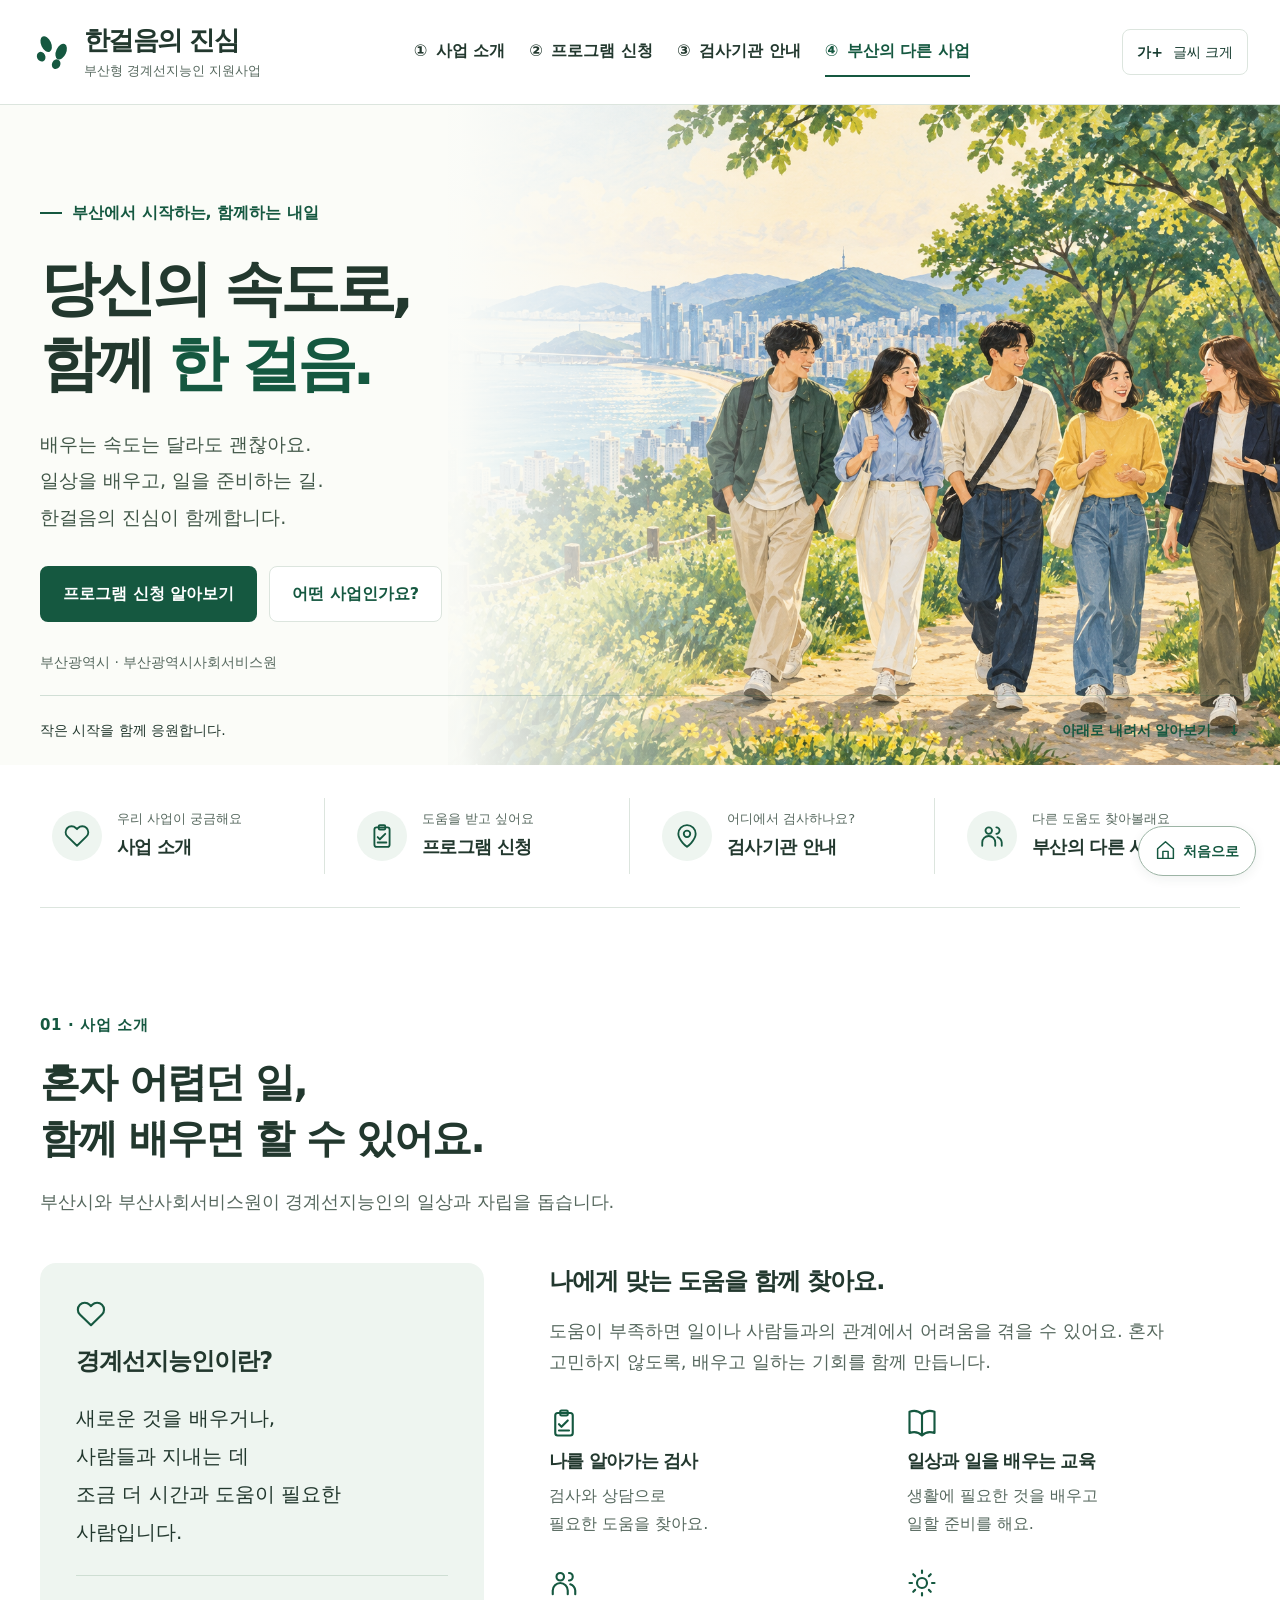
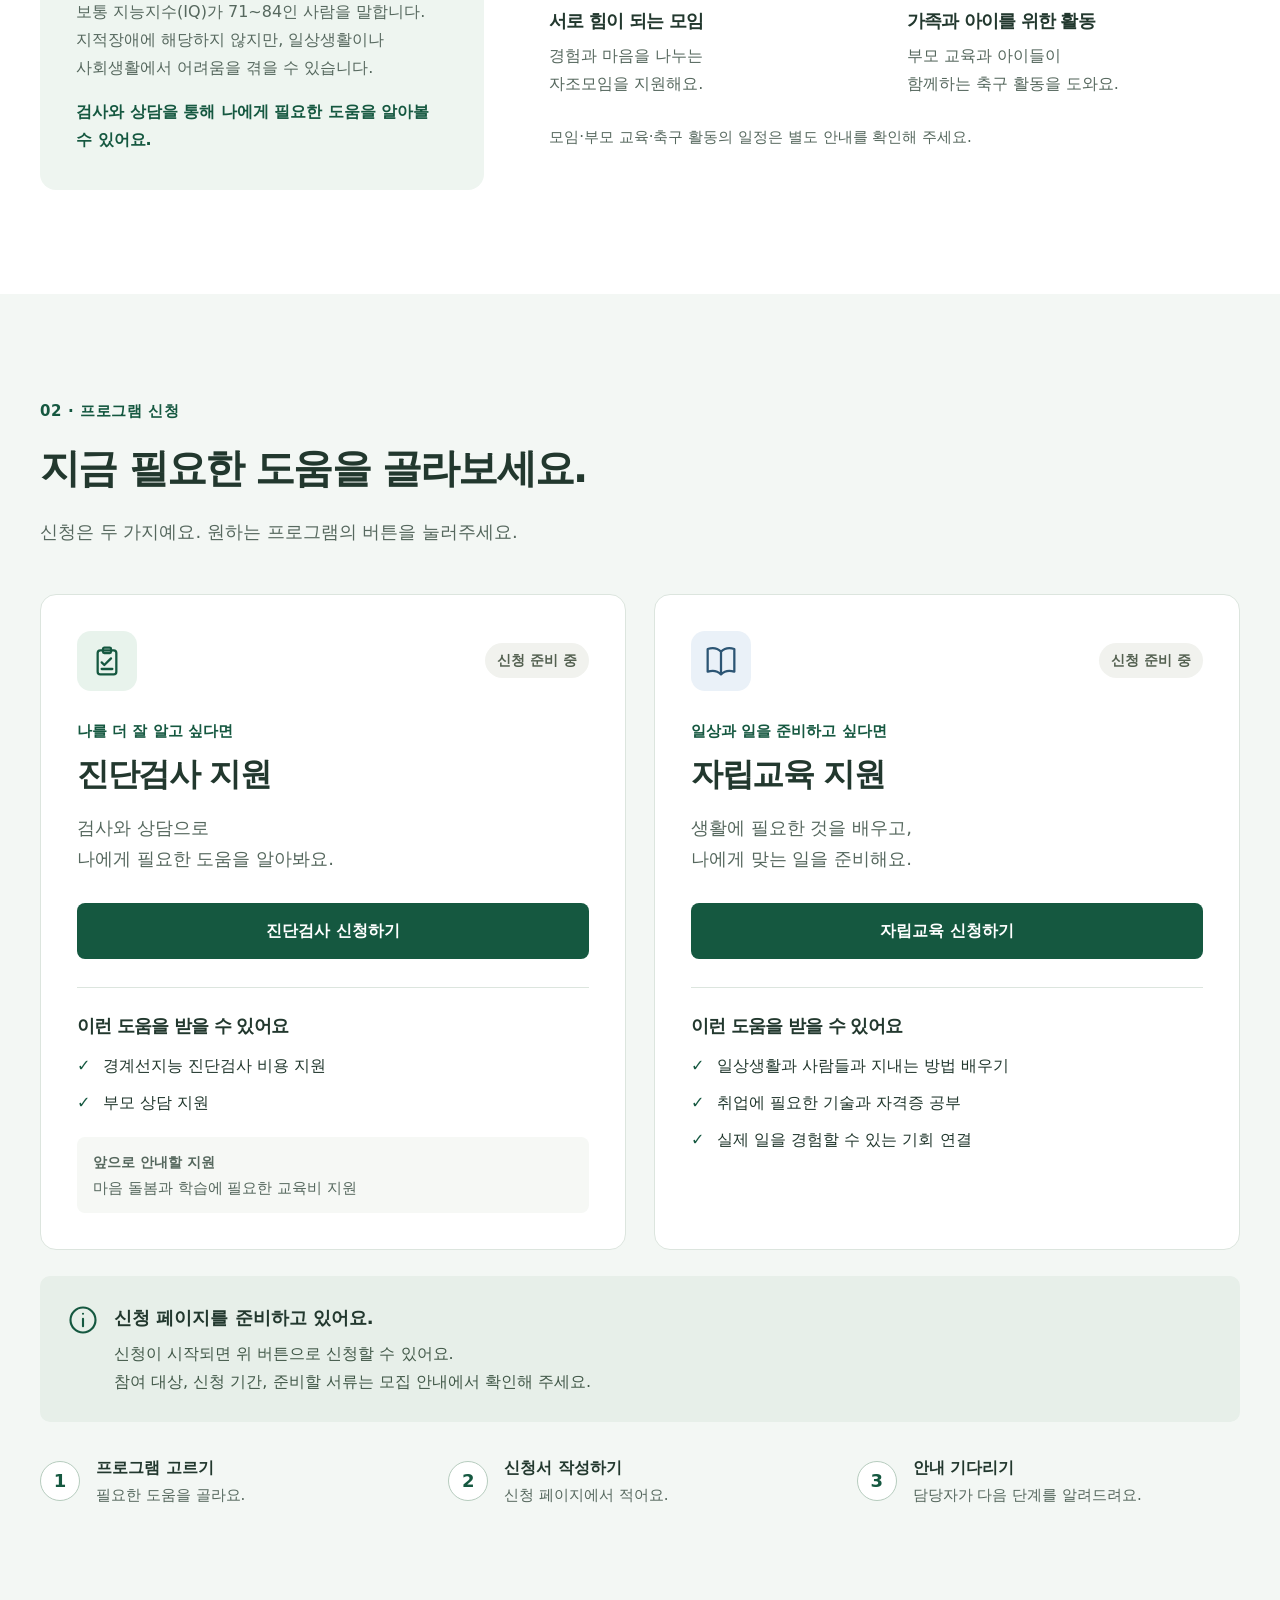
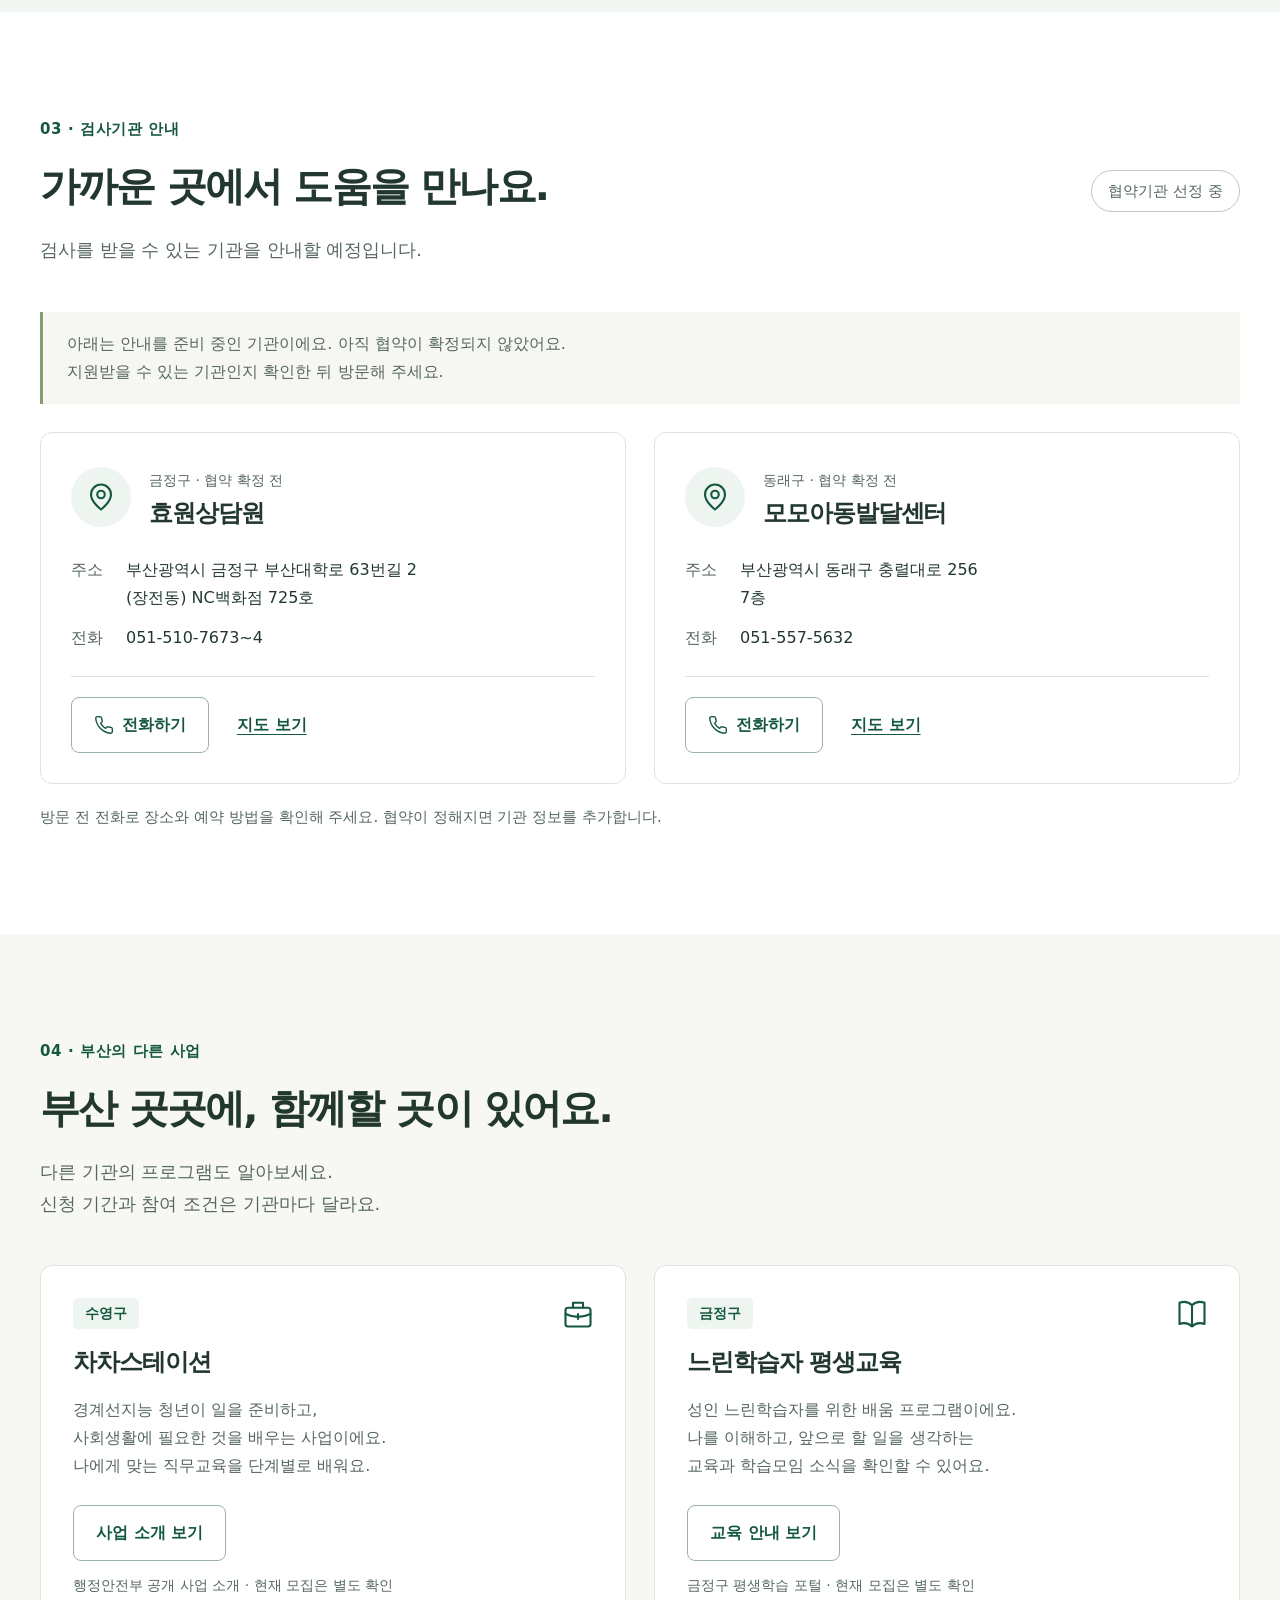
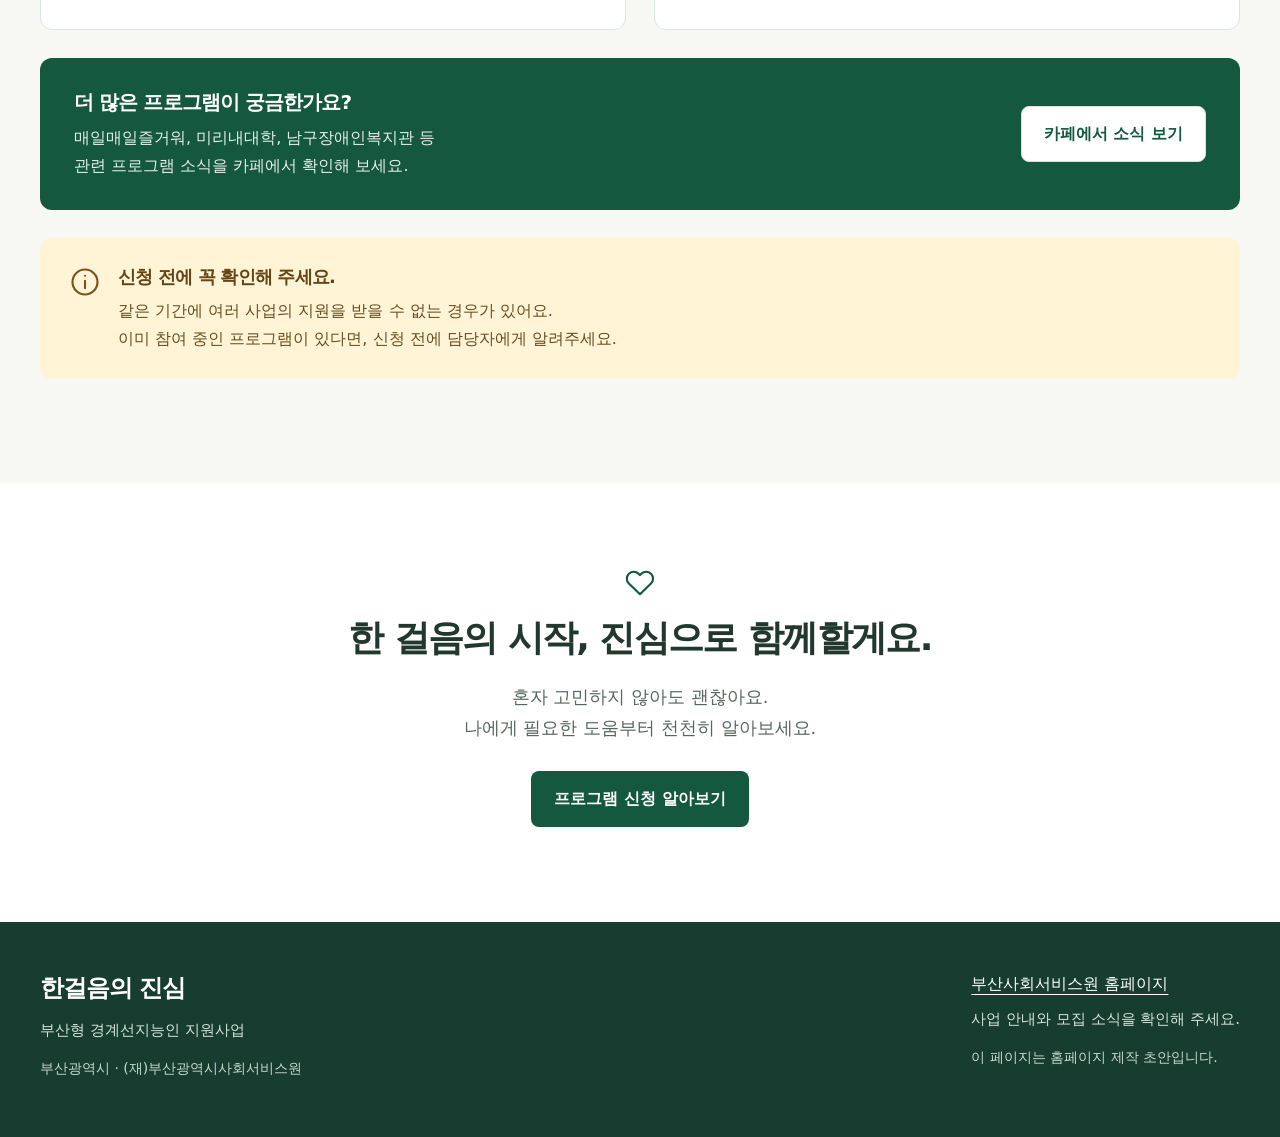
==== index.html @ 8c8e9d09 "Add files via upload" ====
<!doctype html>
<html lang="ko">
<head>
<meta charset="utf-8"><meta name="viewport" content="width=device-width,initial-scale=1">
<title>한걸음의 진심 | 부산형 경계선지능인 지원사업</title>
<meta name="description" content="당신의 속도로, 함께 한 걸음. 부산형 경계선지능인 지원사업의 진단검사, 자립교육과 부산의 지원 소식을 쉽게 알아보세요.">
<meta name="theme-color" content="#155840">
<link rel="icon" href="assets/favicon.svg" type="image/svg+xml">
<link rel="stylesheet" href="styles.css">
<script src="site-config.js" defer></script><script src="script.js" defer></script>
</head>
<body id="home">
<a class="skip-link" href="#main">본문으로 바로 가기</a>
<header class="header">
<div class="header-inner">
<a class="brand" href="#home" aria-label="한걸음의 진심, 처음으로">
<svg class="brand-symbol" viewBox="0 0 48 48" aria-hidden="true"><ellipse cx="17" cy="14" rx="6" ry="10" transform="rotate(-25 17 14)"/><ellipse cx="11" cy="29" rx="5" ry="6" transform="rotate(-25 11 29)"/><ellipse cx="35" cy="23" rx="6" ry="10" transform="rotate(25 35 23)"/><ellipse cx="29" cy="38" rx="5" ry="6" transform="rotate(25 29 38)"/></svg>
<span><strong>한걸음의 진심</strong><small>부산형 경계선지능인 지원사업</small></span></a>
<nav aria-label="주요 메뉴">
<a href="#about"><span aria-hidden="true">①</span> 사업 소개</a>
<a href="#apply"><span aria-hidden="true">②</span> 프로그램 신청</a>
<a href="#partners"><span aria-hidden="true">③</span> 검사기관 안내</a>
<a href="#local"><span aria-hidden="true">④</span> 부산의 다른 사업</a>
</nav>
<button class="text-control" id="text-size" type="button" aria-pressed="false"><span aria-hidden="true">가+</span> 글씨 크게</button>
</div>
</header>
<main id="main">
<section class="hero" aria-labelledby="hero-title">
<div class="hero-picture"><img src="assets/hero.png" alt="부산의 바다가 보이는 공원에서 함께 웃으며 걷는 사람들" width="1536" height="1024" fetchpriority="high"></div>
<div class="hero-inner wrap">
<div class="hero-copy">
<p class="eyebrow"><span class="little-line"></span> 부산에서 시작하는, 함께하는 내일</p>
<h1 id="hero-title">당신의 속도로,<br>함께 <span>한 걸음.</span></h1>
<p class="hero-description">배우는 속도는 달라도 괜찮아요.<br>일상을 배우고, 일을 준비하는 길.<br>한걸음의 진심이 함께합니다.</p>
<div class="hero-actions"><a class="button primary" href="#apply">프로그램 신청 알아보기</a><a class="button light" href="#about">어떤 사업인가요?</a></div>
<p class="hero-note">부산광역시 · 부산광역시사회서비스원</p>
</div>
</div>
<div class="hero-bottom wrap"><span>작은 시작을 함께 응원합니다.</span><a href="#about">아래로 내려서 알아보기 <span aria-hidden="true">↓</span></a></div>
</section>

<div class="quick-section wrap" aria-label="쉽게 찾기">
<a href="#about"><span class="quick-icon" data-icon="heart"></span><span><small>우리 사업이 궁금해요</small><strong>사업 소개</strong></span></a>
<a href="#apply"><span class="quick-icon" data-icon="clipboard"></span><span><small>도움을 받고 싶어요</small><strong>프로그램 신청</strong></span></a>
<a href="#partners"><span class="quick-icon" data-icon="pin"></span><span><small>어디에서 검사하나요?</small><strong>검사기관 안내</strong></span></a>
<a href="#local"><span class="quick-icon" data-icon="people"></span><span><small>다른 도움도 찾아볼래요</small><strong>부산의 다른 사업</strong></span></a>
</div>

<section class="section wrap" id="about" aria-labelledby="about-title">
<div class="section-heading"><p class="section-number">01 · 사업 소개</p><h2 id="about-title">혼자 어렵던 일,<br>함께 배우면 할 수 있어요.</h2><p>부산시와 부산사회서비스원이<br class="mobile-only"> 경계선지능인의 일상과 자립을 돕습니다.</p></div>
<div class="about-layout">
<div class="definition-panel"><span class="line-icon" data-icon="heart"></span><h3>경계선지능인이란?</h3><p>새로운 것을 배우거나,<br>사람들과 지내는 데<br>조금 더 시간과 도움이 필요한 사람입니다.</p><p class="definition-detail">보통 지능지수(IQ)가 71~84인 사람을 말합니다. 지적장애에 해당하지 않지만, 일상생활이나 사회생활에서 어려움을 겪을 수 있습니다.</p><p class="support-note">검사와 상담을 통해 나에게 필요한 도움을 알아볼 수 있어요.</p></div>
<div class="about-right"><h3>나에게 맞는 도움을 함께 찾아요.</h3><p>도움이 부족하면 일이나 사람들과의 관계에서 어려움을 겪을 수 있어요. 혼자 고민하지 않도록, 배우고 일하는 기회를 함께 만듭니다.</p>
<div class="support-grid">
<article><span class="line-icon" data-icon="clipboard"></span><h4>나를 알아가는 검사</h4><p>검사와 상담으로<br>필요한 도움을 찾아요.</p></article>
<article><span class="line-icon" data-icon="book"></span><h4>일상과 일을 배우는 교육</h4><p>생활에 필요한 것을 배우고<br>일할 준비를 해요.</p></article>
<article><span class="line-icon" data-icon="people"></span><h4>서로 힘이 되는 모임</h4><p>경험과 마음을 나누는<br>자조모임을 지원해요.</p></article>
<article><span class="line-icon" data-icon="sun"></span><h4>가족과 아이를 위한 활동</h4><p>부모 교육과 아이들이<br>함께하는 축구 활동을 도와요.</p></article>
</div><p class="muted">모임·부모 교육·축구 활동의 일정은 별도 안내를 확인해 주세요.</p></div>
</div>
</section>

<section class="apply-section section" id="apply" aria-labelledby="apply-title"><div class="wrap">
<div class="section-heading"><p class="section-number">02 · 프로그램 신청</p><h2 id="apply-title">지금 필요한 도움을 골라보세요.</h2><p>신청은 두 가지예요.<br class="mobile-only"> 원하는 프로그램의 버튼을 눌러주세요.</p></div>
<div class="program-grid">
<article class="program-card"><div class="program-head"><span class="program-icon" data-icon="clipboard"></span><span class="badge" data-status="diagnosis">신청 준비 중</span></div><p class="program-kicker">나를 더 잘 알고 싶다면</p><h3>진단검사 지원</h3><p class="program-description">검사와 상담으로<br>나에게 필요한 도움을 알아봐요.</p>
<a class="button primary apply-button" data-program="diagnosis" href="#application-help">진단검사 신청하기</a>
<div class="program-details"><h4>이런 도움을 받을 수 있어요</h4><ul class="check-list"><li>경계선지능 진단검사 비용 지원</li><li>부모 상담 지원</li></ul><p class="future-note"><strong>앞으로 안내할 지원</strong><br>마음 돌봄과 학습에 필요한 교육비 지원</p></div></article>
<article class="program-card"><div class="program-head"><span class="program-icon blue" data-icon="book"></span><span class="badge" data-status="education">신청 준비 중</span></div><p class="program-kicker">일상과 일을 준비하고 싶다면</p><h3>자립교육 지원</h3><p class="program-description">생활에 필요한 것을 배우고,<br>나에게 맞는 일을 준비해요.</p>
<a class="button primary apply-button" data-program="education" href="#application-help">자립교육 신청하기</a>
<div class="program-details"><h4>이런 도움을 받을 수 있어요</h4><ul class="check-list"><li>일상생활과 사람들과 지내는 방법 배우기</li><li>취업에 필요한 기술과 자격증 공부</li><li>실제 일을 경험할 수 있는 기회 연결</li></ul></div></article>
</div>
<div class="application-help" id="application-help"><span class="line-icon" data-icon="info"></span><div><strong>신청 페이지를 준비하고 있어요.</strong><p>신청이 시작되면 위 버튼으로 신청할 수 있어요.<br>참여 대상, 신청 기간, 준비할 서류는 모집 안내에서 확인해 주세요.</p></div></div>
<div class="steps" aria-label="프로그램 신청 순서"><div><span>1</span><p><strong>프로그램 고르기</strong>필요한 도움을 골라요.</p></div><div><span>2</span><p><strong>신청서 작성하기</strong>신청 페이지에서 적어요.</p></div><div><span>3</span><p><strong>안내 기다리기</strong>담당자가 다음 단계를 알려드려요.</p></div></div>
</div></section>

<section class="section wrap" id="partners" aria-labelledby="partners-title">
<div class="section-heading row-heading"><div><p class="section-number">03 · 검사기관 안내</p><h2 id="partners-title">가까운 곳에서 도움을 만나요.</h2><p>검사를 받을 수 있는 기관을 안내할 예정입니다.</p></div><span class="outline-label">협약기관 선정 중</span></div>
<p class="partner-notice">아래는 안내를 준비 중인 기관이에요. 아직 협약이 확정되지 않았어요.<br>지원받을 수 있는 기관인지 확인한 뒤 방문해 주세요.</p>
<div class="partner-grid">
<article class="partner-card"><div class="partner-title"><span class="line-icon" data-icon="pin"></span><div><span class="muted">금정구 · 협약 확정 전</span><h3>효원상담원</h3></div></div><dl><dt>주소</dt><dd>부산광역시 금정구 부산대학로 63번길 2<br>(장전동) NC백화점 725호</dd><dt>전화</dt><dd>051-510-7673~4</dd></dl><div class="partner-actions"><a class="button outlined" href="tel:0515107673"><span data-icon="phone"></span> 전화하기</a><a class="text-link" href="https://www.google.com/maps/search/?api=1&amp;query=부산광역시+금정구+부산대학로63번길+2" target="_blank" rel="noopener noreferrer">지도 보기<span class="sr-only"> (새 창)</span></a></div></article>
<article class="partner-card"><div class="partner-title"><span class="line-icon" data-icon="pin"></span><div><span class="muted">동래구 · 협약 확정 전</span><h3>모모아동발달센터</h3></div></div><dl><dt>주소</dt><dd>부산광역시 동래구 충렬대로 256<br>7층</dd><dt>전화</dt><dd>051-557-5632</dd></dl><div class="partner-actions"><a class="button outlined" href="tel:0515575632"><span data-icon="phone"></span> 전화하기</a><a class="text-link" href="https://www.google.com/maps/search/?api=1&amp;query=부산광역시+동래구+충렬대로+256" target="_blank" rel="noopener noreferrer">지도 보기<span class="sr-only"> (새 창)</span></a></div></article>
</div><p class="muted partner-footnote">방문 전 전화로 장소와 예약 방법을 확인해 주세요. 협약이 정해지면 기관 정보를 추가합니다.</p>
</section>

<section class="local-section section" id="local" aria-labelledby="local-title"><div class="wrap">
<div class="section-heading"><p class="section-number">04 · 부산의 다른 사업</p><h2 id="local-title">부산 곳곳에, 함께할 곳이 있어요.</h2><p>다른 기관의 프로그램도 알아보세요.<br>신청 기간과 참여 조건은 기관마다 달라요.</p></div>
<div class="local-grid">
<article class="local-card"><div class="local-card-top"><span class="region-label">수영구</span><span class="line-icon" data-icon="briefcase"></span></div><h3>차차스테이션</h3><p>경계선지능 청년이 일을 준비하고,<br>사회생활에 필요한 것을 배우는 사업이에요.<br>나에게 맞는 직무교육을 단계별로 배워요.</p><a class="button outlined" href="https://www.mois.go.kr/frt/bbs/type002/commonSelectBoardArticle.do?bbsId=BBSMSTR_000000000205&amp;nttId=114051" target="_blank" rel="noopener noreferrer">사업 소개 보기<span class="sr-only"> (새 창)</span></a><span class="source-caption">행정안전부 공개 사업 소개 · 현재 모집은 별도 확인</span></article>
<article class="local-card"><div class="local-card-top"><span class="region-label">금정구</span><span class="line-icon" data-icon="book"></span></div><h3>느린학습자 평생교육</h3><p>성인 느린학습자를 위한 배움 프로그램이에요.<br>나를 이해하고, 앞으로 할 일을 생각하는<br>교육과 학습모임 소식을 확인할 수 있어요.</p><a class="button outlined" href="https://www.geumjeong.go.kr/board/view.geumj?boardId=BBS_0000223&amp;dataSid=977932&amp;menuCd=DOM_000000805001000000" target="_blank" rel="noopener noreferrer">교육 안내 보기<span class="sr-only"> (새 창)</span></a><span class="source-caption">금정구 평생학습 포털 · 현재 모집은 별도 확인</span></article>
</div>
<aside class="cafe-panel"><div><h3>더 많은 프로그램이 궁금한가요?</h3><p>매일매일즐거워, 미리내대학, 남구장애인복지관 등<br>관련 프로그램 소식을 카페에서 확인해 보세요.</p></div><a class="button light" href="https://cafe.naver.com/f-e/cafes/31763667/menus/25?viewType=W" target="_blank" rel="noopener noreferrer">카페에서 소식 보기<span class="sr-only"> (새 창)</span></a></aside>
<aside class="notice"><span class="line-icon" data-icon="info"></span><div><h3>신청 전에 꼭 확인해 주세요.</h3><p>같은 기간에 여러 사업의 지원을 받을 수 없는 경우가 있어요.<br>이미 참여 중인 프로그램이 있다면, 신청 전에 담당자에게 알려주세요.</p></div></aside>
</div></section>

<section class="closing wrap"><span class="line-icon" data-icon="heart"></span><h2>한 걸음의 시작,<br class="mobile-only"> 진심으로 함께할게요.</h2><p>혼자 고민하지 않아도 괜찮아요.<br>나에게 필요한 도움부터 천천히 알아보세요.</p><a class="button primary" href="#apply">프로그램 신청 알아보기</a></section>
</main>
<footer><div class="wrap footer-inner"><div><strong>한걸음의 진심</strong><p>부산형 경계선지능인 지원사업</p><small>부산광역시 · (재)부산광역시사회서비스원</small></div><div><a href="https://busan.pass.or.kr/" target="_blank" rel="noopener noreferrer">부산사회서비스원 홈페이지<span class="sr-only"> (새 창)</span></a><p>사업 안내와 모집 소식을 확인해 주세요.</p><small>이 페이지는 홈페이지 제작 초안입니다.</small></div></div></footer>
<a class="home-float" href="#home"><span data-icon="home"></span> 처음으로</a>
<dialog id="application-dialog" aria-labelledby="dialog-title" aria-describedby="dialog-description"><div class="dialog-content"><span class="line-icon" data-icon="clipboard"></span><h2 id="dialog-title">신청 페이지를 준비하고 있어요.</h2><p id="dialog-description">신청이 시작되면 이 버튼으로 신청할 수 있어요.<br>부산사회서비스원에서 모집 소식을 확인해 주세요.</p><a class="button primary" href="https://busan.pass.or.kr/" target="_blank" rel="noopener noreferrer">사회서비스원 소식 보기<span class="sr-only"> (새 창)</span></a><button class="button outlined" id="dialog-close" type="button">안내 닫기</button></div></dialog>
</body></html>
---- styles.css ----
:root{--green:#155840;--dark:#173c30;--ink:#22382e;--muted:#56685e;--pale:#eef5f0;--line:#dce5de;--yellow:#f2cf67;--page:#fff;--body-size:1.125rem}
*{box-sizing:border-box}html{scroll-behavior:smooth;scroll-padding-top:125px}body{margin:0;color:var(--ink);background:var(--page);font-family:"Pretendard","Noto Sans KR","Malgun Gothic",system-ui,sans-serif;font-size:var(--body-size);line-height:1.75;word-break:keep-all;overflow-wrap:break-word}a{color:inherit;text-decoration:none}button{font:inherit;cursor:pointer}svg{display:block;width:26px;height:26px;flex:none}button,a{-webkit-tap-highlight-color:transparent}a:focus-visible,button:focus-visible{outline:3px solid #a06300;outline-offset:5px}h1,h2,h3,h4,p{margin-top:0}h1,h2,h3,h4{line-height:1.4;letter-spacing:-.045em}h2{font-size:2.5rem;font-weight:750;margin-bottom:20px}h3{font-size:1.5rem}h4{font-size:1.125rem}p{margin-bottom:16px}.wrap{max-width:1200px;width:calc(100% - 80px);margin:auto}.sr-only{position:absolute;width:1px;height:1px;padding:0;margin:-1px;overflow:hidden;clip:rect(0,0,0,0);white-space:nowrap;border:0}.skip-link{position:fixed;top:-100px;left:20px;padding:12px 24px;background:var(--green);color:white;z-index:100}.skip-link:focus{top:10px}
.header{position:sticky;top:0;z-index:20;background:rgba(255,255,255,.98);border-bottom:1px solid var(--line)}.header-inner{max-width:1440px;margin:auto;padding:22px 32px;display:flex;align-items:center;gap:24px;justify-content:space-between}.brand{display:flex;gap:12px;align-items:center;flex-shrink:0}.brand-symbol{width:40px;height:45px;fill:var(--green)}.brand strong{display:block;font-size:1.65rem;letter-spacing:-.06em;line-height:1.35}.brand small{display:block;font-size:.8125rem;color:var(--muted);margin-top:2px}.header nav{display:flex;gap:24px;align-items:center}.header nav a{font-size:1rem;font-weight:700;padding:10px 0;border-bottom:2px solid transparent}.header nav a:hover,.header nav a[aria-current]{color:var(--green);border-bottom-color:var(--green)}.header nav a span{margin-right:3px}.text-control{padding:9px 14px;min-height:46px;border:1px solid var(--line);border-radius:8px;color:var(--dark);background:white;font-size:.875rem;white-space:nowrap}.text-control span{font-weight:800;margin-right:5px}.text-control[aria-pressed=true]{background:var(--green);color:white}
.hero{position:relative;isolation:isolate;background:#fbfcf8;min-height:650px;overflow:hidden}.hero-picture{position:absolute;inset:0 0 0 35%;z-index:-2}.hero-picture img{width:100%;height:100%;object-fit:cover;object-position:60% 50%}.hero:before{content:"";position:absolute;inset:0;background:linear-gradient(90deg,#fbfcf8 0%,#fbfcf8 28%,rgba(251,252,248,.98) 36%,rgba(251,252,248,.7) 45%,rgba(251,252,248,0) 62%);z-index:-1}.hero-inner{padding-top:94px;padding-bottom:90px}.hero-copy{width:56%}.eyebrow{font-size:1rem;font-weight:650;color:var(--green);display:flex;align-items:center;gap:10px;margin-bottom:24px}.little-line{width:22px;height:2px;background:var(--green)}h1{font-size:clamp(3rem,4.7vw,4.4rem);line-height:1.24;font-weight:800;margin-bottom:26px;letter-spacing:-.07em}h1 span{color:var(--green)}.hero-description{color:#425849;font-size:1.2rem;line-height:1.9;margin-bottom:30px}.hero-actions{display:flex;gap:12px;flex-wrap:wrap}.button{display:inline-flex;align-items:center;justify-content:center;gap:8px;min-height:56px;padding:13px 22px;border:1px solid transparent;border-radius:8px;font-size:1rem;font-weight:700;line-height:1.6;text-align:center;transition:background .15s}.primary{background:var(--green);color:white}.primary:hover{background:#0a402e}.light{background:white;color:var(--green);border-color:var(--line)}.light:hover,.outlined:hover{background:#eaf2ec}.outlined{border-color:#9cb3a6;color:var(--green);background:transparent}.hero-note{font-size:.875rem;color:var(--muted);margin:28px 0 0}.hero-bottom{position:absolute;bottom:0;left:0;right:0;display:flex;justify-content:space-between;align-items:center;gap:12px;font-size:.875rem;border-top:1px solid rgba(21,88,64,.18);padding:17px 0}.hero-bottom a{padding:5px 0;font-weight:600;color:var(--green)}.hero-bottom a span{margin-left:12px}
.quick-section{display:grid;grid-template-columns:repeat(4,1fr);border-bottom:1px solid var(--line);padding:33px 0;gap:20px}.quick-section>a{display:flex;gap:15px;align-items:center;padding:8px 12px;min-height:76px;border-right:1px solid var(--line)}.quick-section>a:last-child{border-right:0}.quick-section>a:hover strong{color:var(--green);text-decoration:underline}.quick-icon{display:flex;align-items:center;justify-content:center;width:50px;height:50px;border-radius:50%;background:var(--pale);color:var(--green);flex:none}.quick-section small{font-size:.8125rem;color:var(--muted);display:block}.quick-section strong{display:block;font-size:1.125rem;letter-spacing:-.04em}
.section{padding-top:104px;padding-bottom:104px;scroll-margin-top:0}.section-heading{margin-bottom:46px}.section-number{color:var(--green);font-size:.9375rem;font-weight:750;letter-spacing:.04em;margin-bottom:16px}.section-heading>p:last-child,.section-heading>div>p:last-child{color:var(--muted);margin:0}.about-layout{display:grid;grid-template-columns:.9fr 1.4fr;gap:65px}.definition-panel{background:var(--pale);padding:36px;border-radius:16px}.line-icon{color:var(--green);display:inline-flex;margin-bottom:16px}.line-icon svg{width:30px;height:30px}.definition-panel h3{margin-bottom:20px}.definition-panel>p:first-of-type{font-size:1.25rem;line-height:1.9}.definition-detail{font-size:1rem;color:var(--muted);border-top:1px solid #ceded3;margin-top:24px;padding-top:22px}.support-note{margin-bottom:0;color:var(--green);font-weight:600;font-size:1rem}.about-right>h3{margin-top:2px;margin-bottom:16px}.about-right>p{color:var(--muted)}.support-grid{display:grid;grid-template-columns:1fr 1fr;gap:30px 24px;margin-top:30px}.support-grid article .line-icon{margin-bottom:10px}.support-grid h4{margin-bottom:9px}.support-grid p{font-size:1rem;color:var(--muted);margin-bottom:0}.muted{color:var(--muted);font-size:.9375rem}.about-right .muted{margin-top:26px;margin-bottom:0}
.apply-section{background:#f3f7f4}.program-grid{display:grid;grid-template-columns:1fr 1fr;gap:28px}.program-card{border:1px solid var(--line);border-radius:16px;background:white;padding:36px;display:flex;flex-direction:column}.program-head{display:flex;align-items:center;justify-content:space-between;margin-bottom:27px}.program-icon{width:60px;height:60px;background:#e8f3ec;border-radius:14px;display:flex;align-items:center;justify-content:center;color:var(--green)}.program-icon svg{width:32px;height:32px}.program-icon.blue{background:#eaf1f8;color:#2c5574}.badge{background:#f1f2ee;color:#536050;font-size:.875rem;font-weight:650;padding:5px 12px;border-radius:30px}.badge.open{background:#e8f3ec;color:var(--green)}.program-kicker{font-size:.9375rem;font-weight:600;color:var(--green);margin-bottom:8px}.program-card h3{font-size:2rem;margin-bottom:15px}.program-description{color:var(--muted);margin-bottom:28px}.apply-button{width:100%;margin-bottom:28px}.program-details{border-top:1px solid var(--line);padding-top:25px}.program-details h4{margin-bottom:14px}.check-list{list-style:none;padding:0;margin:0;font-size:1rem}.check-list li{padding-left:26px;margin-bottom:9px;position:relative}.check-list li:before{content:"✓";position:absolute;left:0;color:var(--green);font-weight:bold}.future-note{background:#f6f8f5;padding:12px 16px;font-size:.9375rem;color:var(--muted);margin-bottom:0;margin-top:20px;border-radius:8px}.future-note strong{font-size:.875rem}.application-help{display:flex;align-items:flex-start;gap:16px;padding:26px 28px;background:#e7efe9;border-radius:10px;margin-top:26px}.application-help .line-icon{margin:3px 0 0;flex:none}.application-help p{font-size:1rem;margin:6px 0 0;color:#425949}.steps{display:grid;grid-template-columns:repeat(3,1fr);gap:25px;margin-top:32px}.steps>div{display:flex;gap:16px;align-items:center}.steps>div>span{display:flex;align-items:center;justify-content:center;border:1px solid #b6ccbe;background:white;border-radius:50%;width:40px;height:40px;flex:none;font-weight:700;color:var(--green)}.steps p{font-size:.9375rem;margin:0;color:var(--muted)}.steps strong{display:block;color:var(--ink);font-size:1rem}
.row-heading{display:flex;justify-content:space-between;align-items:center;gap:20px}.outline-label{display:inline-block;border:1px solid #bccbc1;border-radius:30px;font-size:.9375rem;padding:7px 16px;color:var(--muted);white-space:nowrap}.partner-notice{font-size:1rem;color:var(--muted);background:#f6f7f3;border-left:3px solid #859b70;padding:18px 24px;margin-bottom:28px}.partner-grid{display:grid;grid-template-columns:1fr 1fr;gap:28px}.partner-card{border:1px solid var(--line);border-radius:12px;padding:30px}.partner-title{display:flex;align-items:center;gap:18px}.partner-title .line-icon{margin:0;padding:15px;background:var(--pale);border-radius:50%}.partner-title h3{margin:3px 0 0}.partner-title .muted{font-size:.875rem}.partner-card dl{display:grid;grid-template-columns:45px 1fr;gap:12px 10px;font-size:1rem;margin:25px 0 24px}.partner-card dt{color:var(--muted)}.partner-card dd{margin:0}.partner-actions{display:flex;gap:26px;align-items:center;padding-top:20px;border-top:1px solid var(--line)}.partner-actions svg{width:20px;height:20px}.text-link{font-size:1rem;color:var(--green);font-weight:700;text-decoration:underline;text-underline-offset:4px;padding:12px 2px}.partner-footnote{margin-top:20px;margin-bottom:0}
.local-section{background:#f7f8f4}.local-grid{display:grid;grid-template-columns:1fr 1fr;gap:28px}.local-card{background:white;border:1px solid var(--line);border-radius:12px;padding:32px;display:flex;flex-direction:column;align-items:flex-start}.local-card-top{width:100%;display:flex;align-items:center;justify-content:space-between;margin-bottom:17px}.local-card-top .line-icon{margin:0}.region-label{font-size:.875rem;color:var(--green);background:var(--pale);padding:3px 12px;border-radius:5px;font-weight:650}.local-card h3{margin-bottom:16px}.local-card p{font-size:1rem;color:var(--muted);margin-bottom:25px}.local-card .button{margin-top:auto}.source-caption{font-size:.875rem;color:var(--muted);margin-top:12px}.cafe-panel{margin-top:28px;background:var(--green);color:white;padding:30px 34px;border-radius:12px;display:flex;align-items:center;justify-content:space-between;gap:24px}.cafe-panel h3{margin-bottom:8px;font-size:1.25rem}.cafe-panel p{font-size:1rem;margin:0;color:#e7f0ea}.cafe-panel .button{flex-shrink:0}.notice{display:flex;gap:18px;margin-top:28px;padding:26px 30px;background:#fff4d6;border-radius:10px}.notice .line-icon{color:#78551c;margin:3px 0 0;flex:none}.notice h3{font-size:1.125rem;color:#654515;margin-bottom:8px}.notice p{font-size:1rem;color:#674e22;margin-bottom:0}
.closing{text-align:center;padding:85px 0 95px}.closing .line-icon{margin-bottom:15px}.closing h2{font-size:2.25rem;margin-bottom:17px}.closing p{color:var(--muted);margin-bottom:27px}footer{background:var(--dark);color:white;padding:45px 0 55px}.footer-inner{display:flex;justify-content:space-between;gap:40px}.footer-inner strong{font-size:1.5rem;letter-spacing:-.045em}.footer-inner p{font-size:.9375rem;margin:8px 0;color:#d4e4da}.footer-inner small{font-size:.875rem;color:#c5d9cc}.footer-inner a{font-size:1rem;text-decoration:underline;text-underline-offset:5px}.home-float{position:fixed;bottom:24px;right:24px;display:flex;align-items:center;gap:7px;background:white;border:1px solid #9cb4a5;box-shadow:0 3px 12px #173c3012;padding:12px 16px;border-radius:30px;font-size:.875rem;color:var(--green);font-weight:700;z-index:19}.home-float svg{width:21px;height:21px}
dialog{max-width:500px;width:calc(100% - 40px);border:1px solid var(--line);border-radius:18px;padding:0;color:var(--ink);box-shadow:0 15px 80px #0003}dialog::backdrop{background:#122f2580}.dialog-content{padding:36px;text-align:center}.dialog-content h2{font-size:1.5rem}.dialog-content p{font-size:1rem;color:var(--muted);line-height:1.85}.dialog-content .button{width:100%;margin-top:10px}.mobile-only{display:none}html.large-text{font-size:20px}.large-text .header-inner{flex-wrap:wrap}.large-text .header nav{flex-wrap:wrap}.large-text .hero-copy{width:65%}.large-text .hero{min-height:780px}
@media(min-width:1600px){.hero{min-height:710px}.hero-inner{padding-top:110px}}@media(max-width:1200px){.header-inner{flex-wrap:wrap;padding:15px 30px;gap:10px 24px}.header nav{order:3;width:100%;justify-content:center;gap:40px}.brand strong{font-size:1.4rem}.header nav a{padding:6px 0}.hero-copy{width:63%}.hero-picture{left:30%}.quick-section{gap:10px}.quick-section>a{padding:8px 0;gap:10px}.quick-icon{width:42px;height:42px}.quick-section strong{font-size:1rem}.about-layout{gap:35px}.hero-bottom{background:#fbfcf8c9}.hero-bottom>span{display:none}.hero-bottom{justify-content:flex-start}.large-text .hero-copy{width:75%}}
@media(max-width:800px){html{scroll-padding-top:170px}.wrap{width:calc(100% - 40px)}h2{font-size:2rem}.header-inner{padding:14px 20px;gap:10px}.brand-symbol{width:29px;height:35px}.brand{gap:8px}.brand strong{font-size:1.3rem}.brand small{font-size:.75rem}.text-control{font-size:.8125rem;padding:7px 10px;min-height:42px}.header nav{gap:6px 18px;justify-content:flex-start;display:grid;grid-template-columns:1fr 1fr}.header nav a{font-size:.9375rem;min-height:40px;display:flex;align-items:center;gap:4px}.hero{min-height:0;padding-bottom:0;display:flex;flex-direction:column}.hero:before{display:none}.hero-picture{position:relative;inset:auto;order:2;z-index:0;height:330px}.hero-picture img{object-position:50% 58%}.hero-inner{padding-top:44px;padding-bottom:34px;order:1}.hero-copy{width:100%}.eyebrow{font-size:.875rem;margin-bottom:20px}h1{font-size:3.15rem;margin-bottom:22px}.hero-description{font-size:1.125rem}.hero-actions{gap:10px}.hero-actions .button{font-size:.9375rem;padding:12px 15px}.hero-note{margin-top:22px}.hero-bottom{position:static;order:3;padding:12px 0;background:transparent}.quick-section{grid-template-columns:1fr 1fr;gap:16px 14px;padding:25px 0}.quick-section>a{border:0;min-height:65px}.quick-section small{font-size:.8125rem}.quick-section strong{font-size:1rem}.section{padding-top:68px;padding-bottom:68px}.section-heading{margin-bottom:30px}.about-layout{grid-template-columns:1fr;gap:30px}.definition-panel{padding:28px}.definition-panel>p:first-of-type br{display:none}.support-grid{gap:26px 20px}.program-grid,.partner-grid,.local-grid{grid-template-columns:1fr;gap:22px}.program-card{padding:28px}.steps{grid-template-columns:1fr;gap:20px}.application-help{padding:22px 20px;gap:12px}.row-heading{flex-direction:column;align-items:flex-start}.partner-card{padding:25px}.partner-card dl{grid-template-columns:40px 1fr}.partner-title h3{font-size:1.375rem}.cafe-panel{flex-direction:column;align-items:flex-start;padding:26px}.cafe-panel br,.notice br,.local-card br{display:none}.notice{padding:22px 20px;gap:12px}.closing{padding-top:60px;padding-bottom:70px}.closing h2{font-size:1.85rem}.footer-inner{flex-direction:column;gap:28px}footer{padding-bottom:90px}.home-float{right:14px;bottom:14px}.mobile-only{display:block}.large-text .hero-copy{width:100%}.large-text .hero{min-height:0}.large-text .header nav a{font-size:.8rem}.large-text h1{font-size:2.8rem}.large-text .header-inner{padding:10px 15px}.large-text .brand strong{font-size:1.05rem}.large-text .brand small{font-size:.6rem}.large-text .text-control{font-size:.7rem}.large-text .quick-section{grid-template-columns:1fr}.large-text .support-grid{grid-template-columns:1fr}.large-text .header nav{gap:2px 12px}}
@media(max-width:380px){.hero-actions{flex-direction:column}.hero-actions .button{width:100%}h1{font-size:2.7rem}.quick-section{grid-template-columns:1fr}.brand small{font-size:.65rem}.text-control{padding:5px 8px}.partner-title{gap:12px}.partner-title .line-icon{padding:10px}}
@media(prefers-reduced-motion:reduce){html{scroll-behavior:auto}*{transition:none!important}}
@media print{.header,.quick-section,.home-float,.hero-actions,dialog{display:none}.section{padding:25px 0;break-inside:avoid}.hero-picture{display:none}.hero{min-height:0}.hero-inner{padding:25px 0}.hero-copy{width:100%}.wrap{width:95%}.hero-bottom{display:none}}

/* Keep cards usable at narrow widths and enlarged text. */
.program-card,.partner-card,.local-card,.about-right,.definition-panel{min-width:0}.partner-actions{flex-wrap:wrap}.partner-card dd{min-width:0}.support-grid article,.quick-section>a{min-width:0}
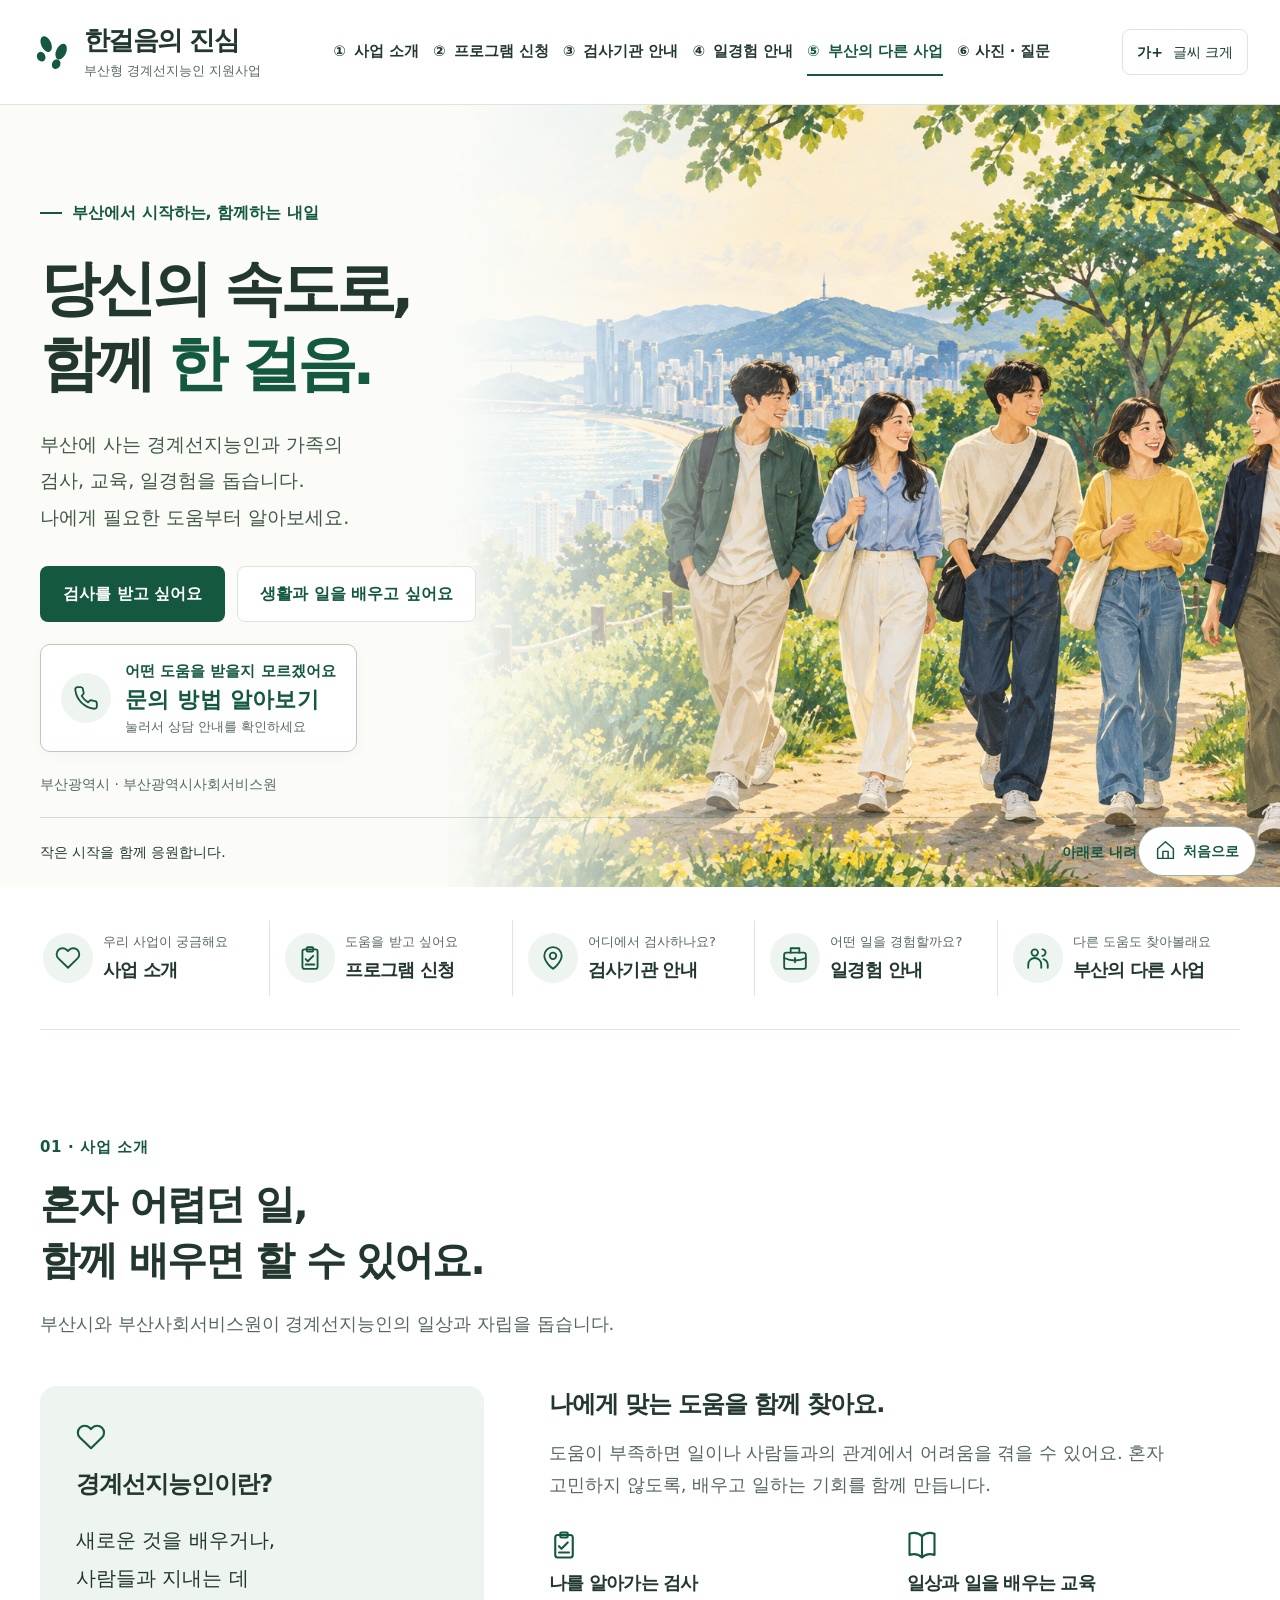
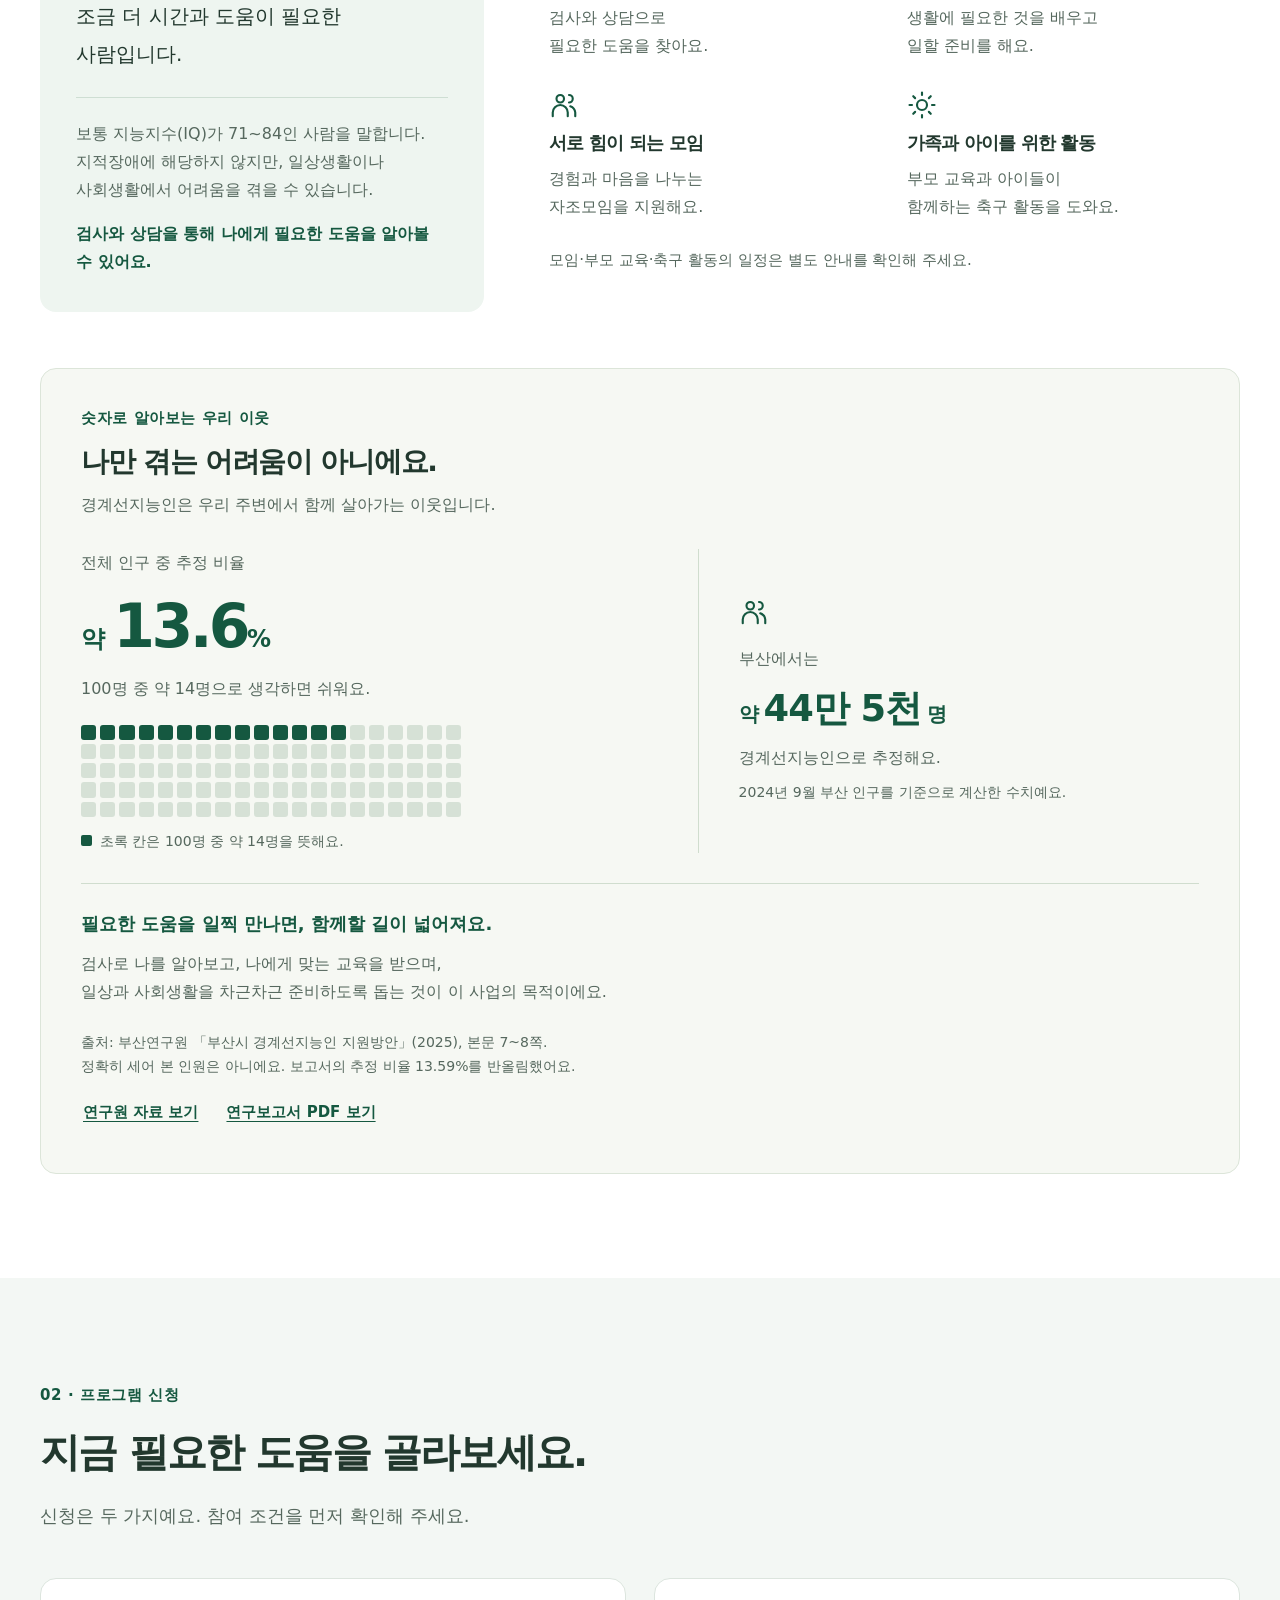
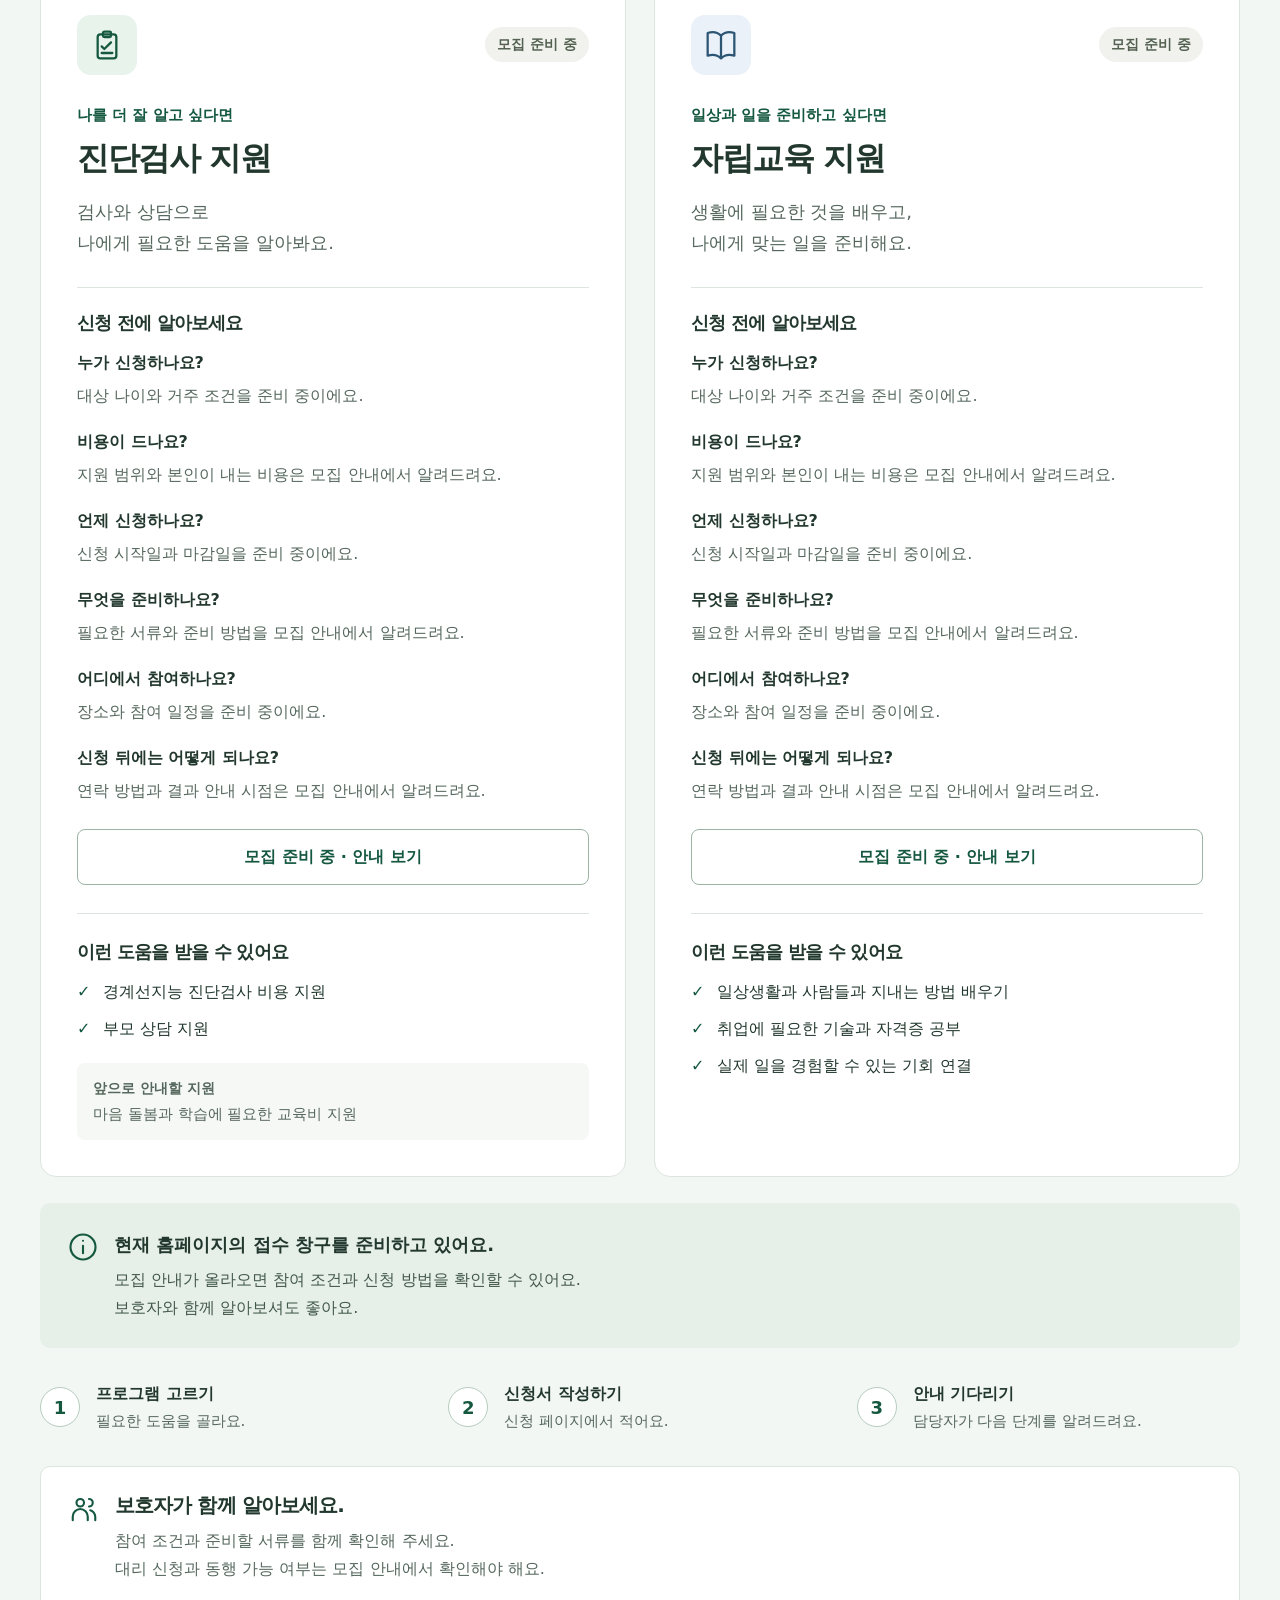
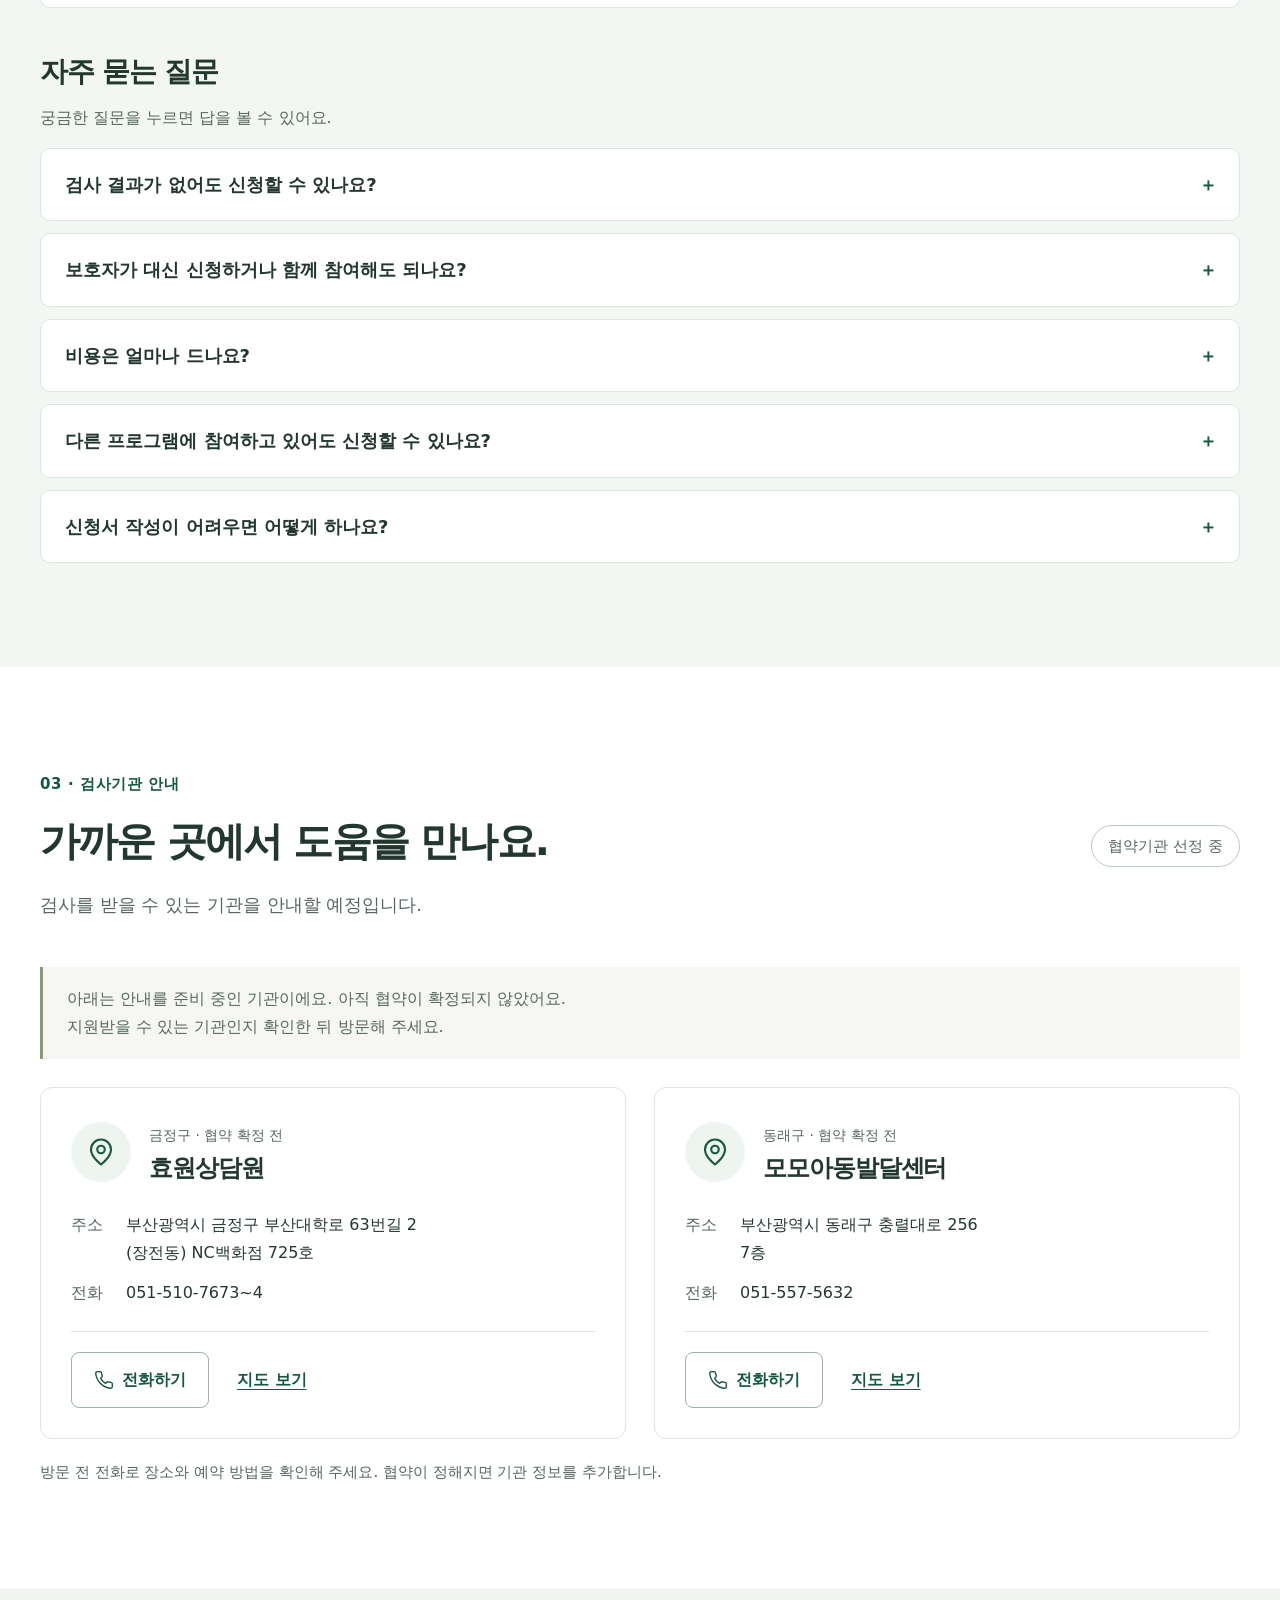
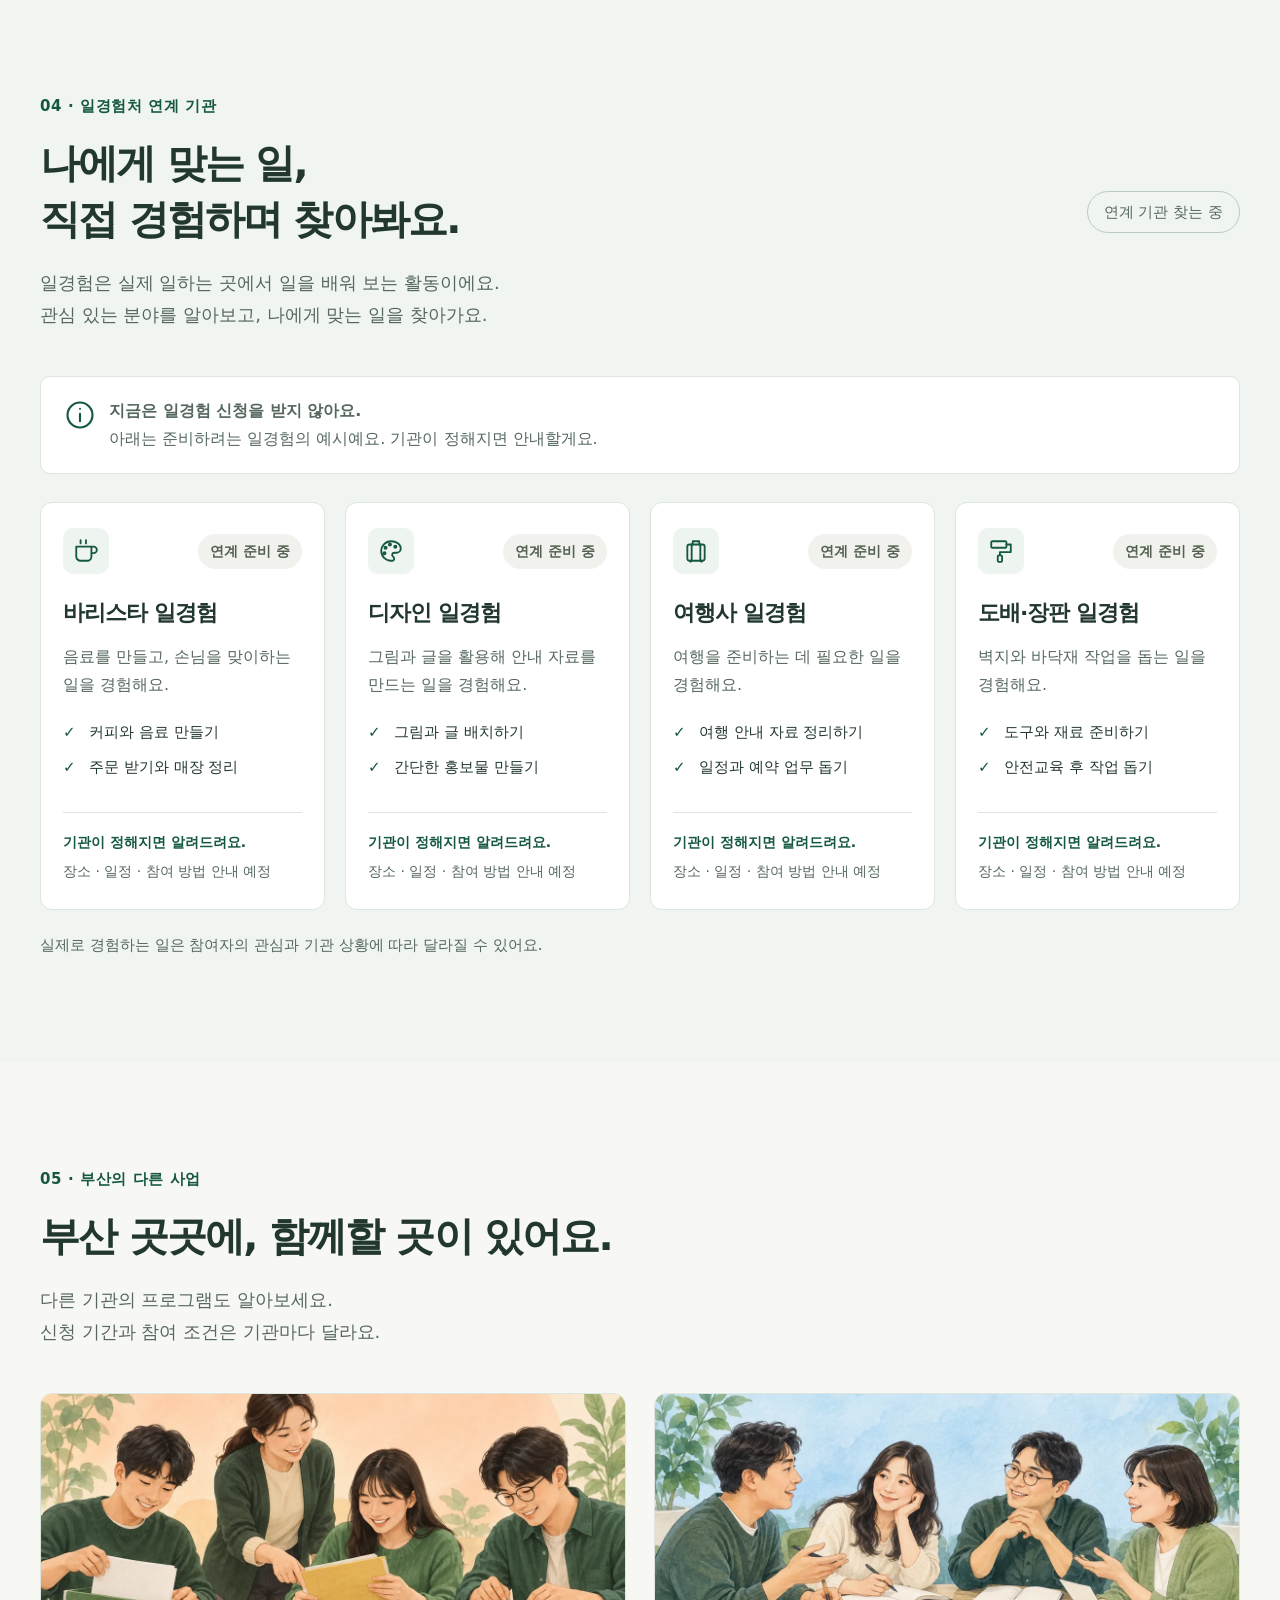
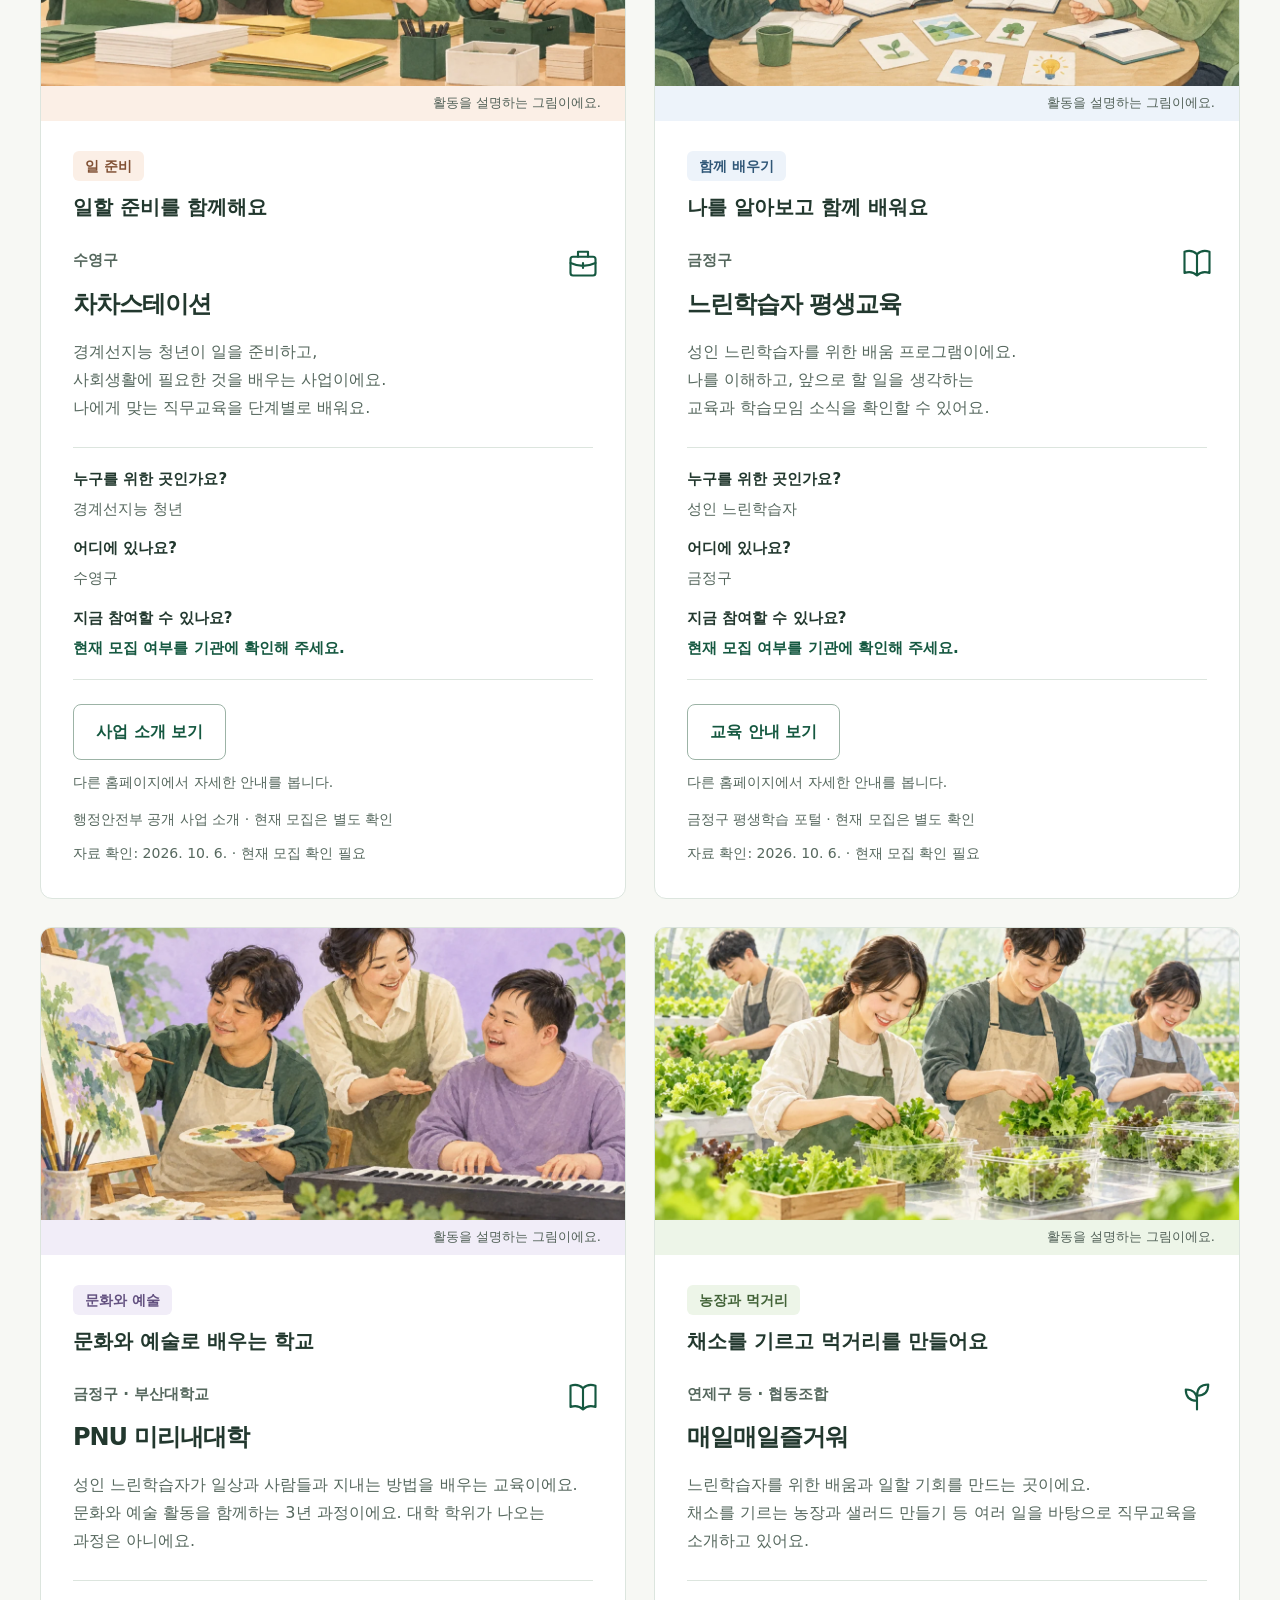
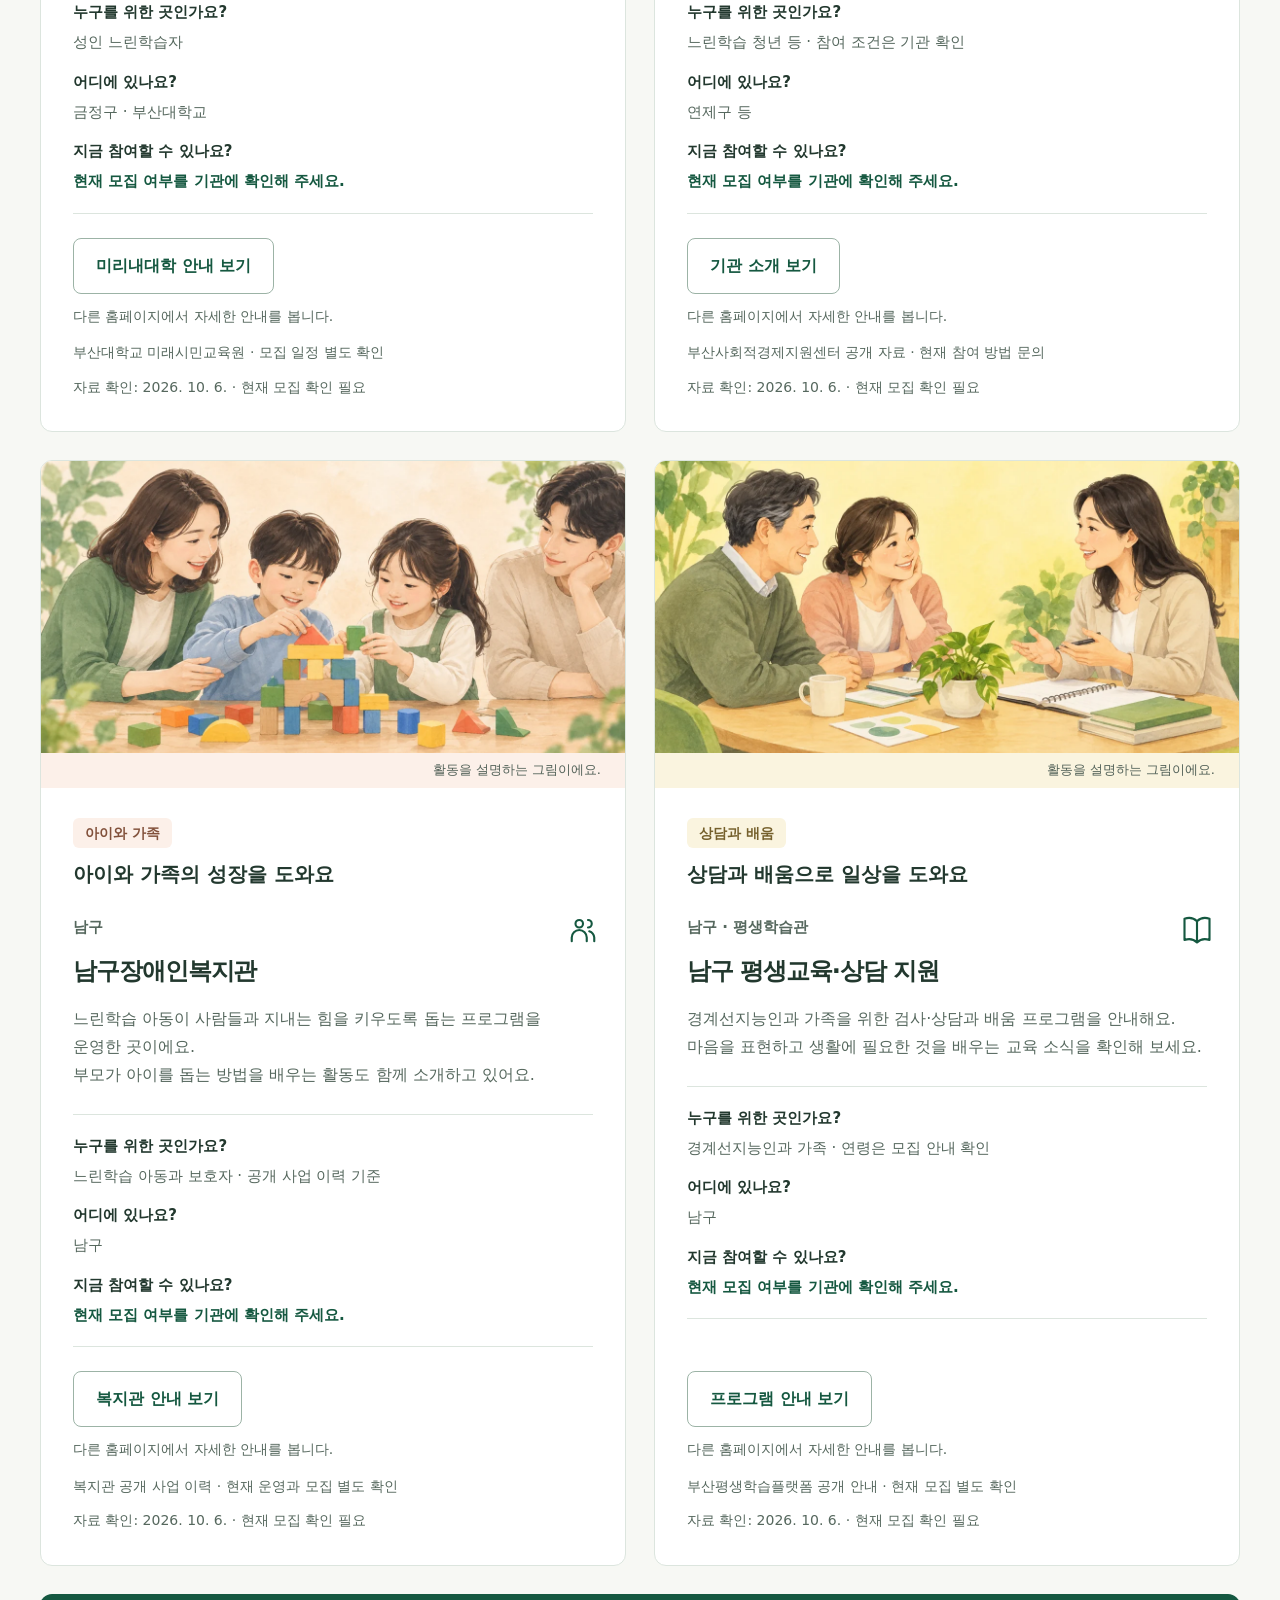
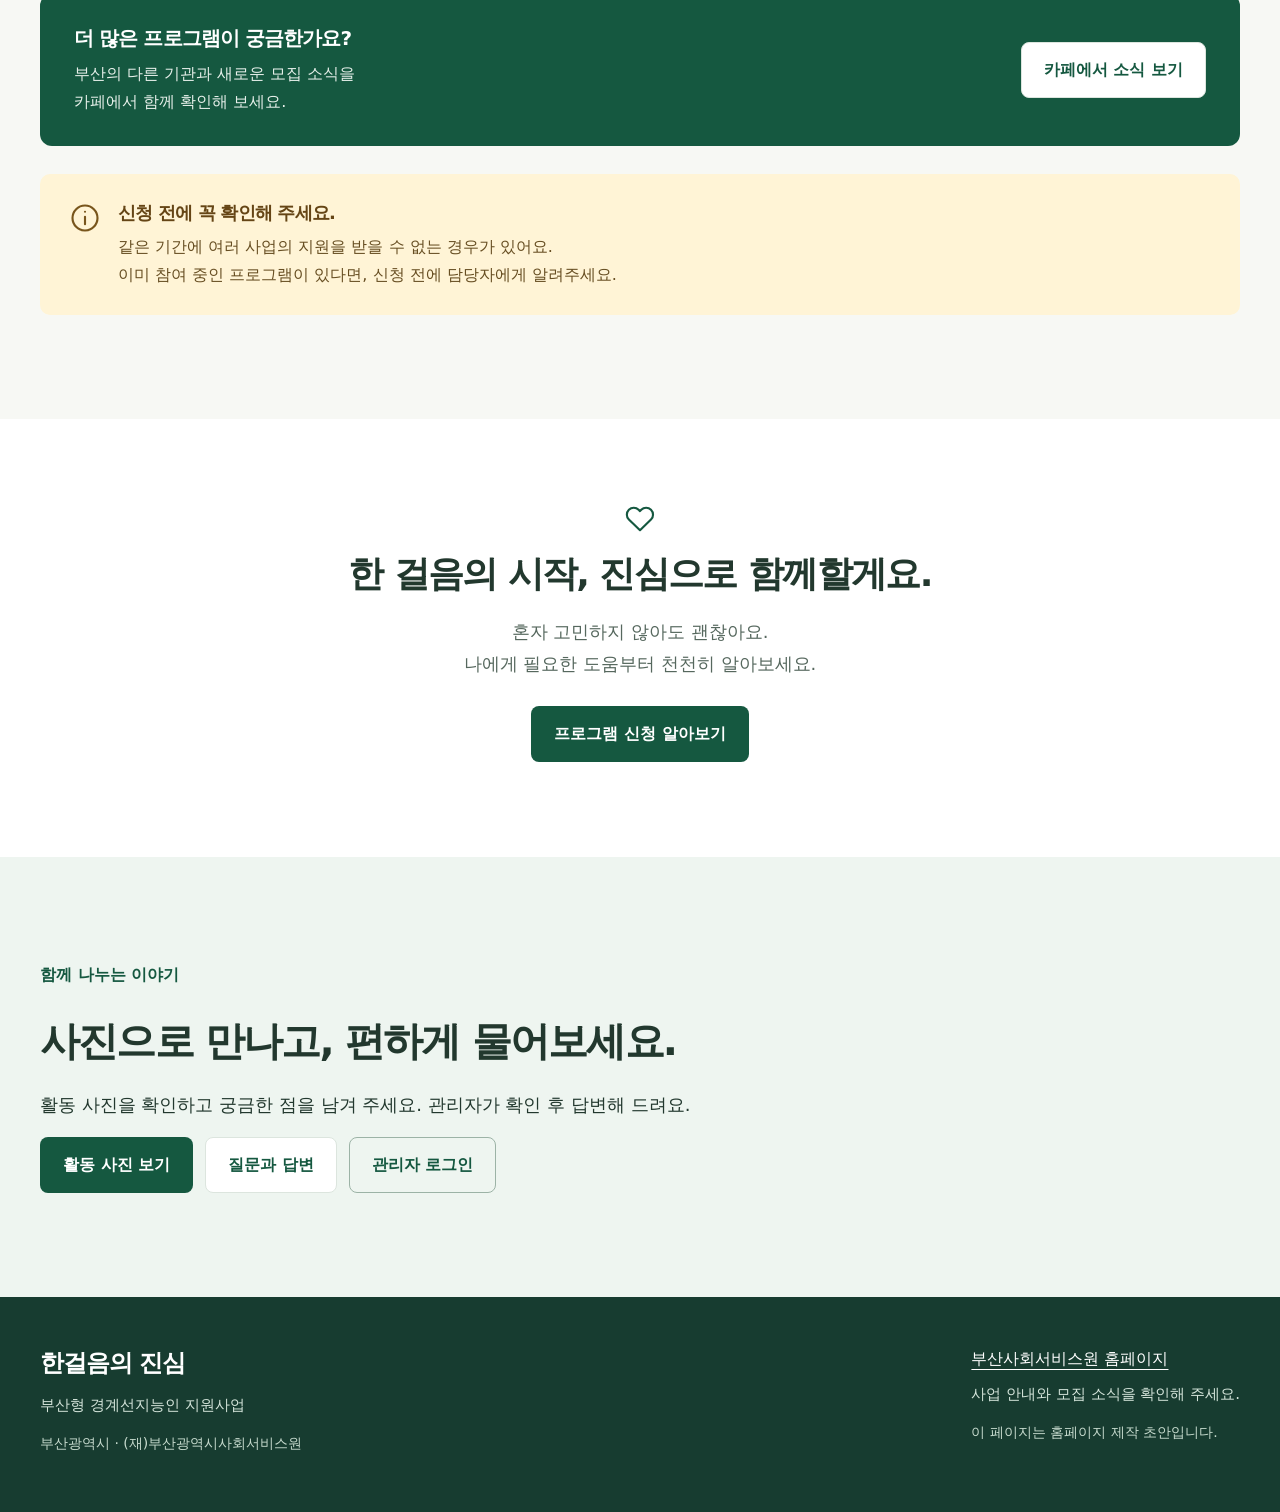
==== commit c196d1d3: "Add files via upload" ====
--- a/index.html
+++ b/index.html
@@ -16,11 +16,14 @@
 <a class="brand" href="#home" aria-label="한걸음의 진심, 처음으로">
 <svg class="brand-symbol" viewBox="0 0 48 48" aria-hidden="true"><ellipse cx="17" cy="14" rx="6" ry="10" transform="rotate(-25 17 14)"/><ellipse cx="11" cy="29" rx="5" ry="6" transform="rotate(-25 11 29)"/><ellipse cx="35" cy="23" rx="6" ry="10" transform="rotate(25 35 23)"/><ellipse cx="29" cy="38" rx="5" ry="6" transform="rotate(25 29 38)"/></svg>
 <span><strong>한걸음의 진심</strong><small>부산형 경계선지능인 지원사업</small></span></a>
-<nav aria-label="주요 메뉴">
+<button class="menu-toggle" id="menu-toggle" type="button" aria-expanded="false" aria-controls="main-navigation">메뉴 보기</button>
+<nav id="main-navigation" aria-label="주요 메뉴">
 <a href="#about"><span aria-hidden="true">①</span> 사업 소개</a>
 <a href="#apply"><span aria-hidden="true">②</span> 프로그램 신청</a>
 <a href="#partners"><span aria-hidden="true">③</span> 검사기관 안내</a>
-<a href="#local"><span aria-hidden="true">④</span> 부산의 다른 사업</a>
+<a href="#experience"><span aria-hidden="true">④</span> 일경험 안내</a>
+<a href="#local"><span aria-hidden="true">⑤</span> 부산의 다른 사업</a>
+<a href="community.html">⑥ 사진 · 질문</a>
 </nav>
 <button class="text-control" id="text-size" type="button" aria-pressed="false"><span aria-hidden="true">가+</span> 글씨 크게</button>
 </div>
@@ -32,8 +35,9 @@
 <div class="hero-copy">
 <p class="eyebrow"><span class="little-line"></span> 부산에서 시작하는, 함께하는 내일</p>
 <h1 id="hero-title">당신의 속도로,<br>함께 <span>한 걸음.</span></h1>
-<p class="hero-description">배우는 속도는 달라도 괜찮아요.<br>일상을 배우고, 일을 준비하는 길.<br>한걸음의 진심이 함께합니다.</p>
-<div class="hero-actions"><a class="button primary" href="#apply">프로그램 신청 알아보기</a><a class="button light" href="#about">어떤 사업인가요?</a></div>
+<p class="hero-description">부산에 사는 경계선지능인과 가족의<br>검사, 교육, 일경험을 돕습니다.<br>나에게 필요한 도움부터 알아보세요.</p>
+<div class="hero-actions"><a class="button primary" href="#diagnosis-card">검사를 받고 싶어요</a><a class="button light" href="#education-card">생활과 일을 배우고 싶어요</a></div>
+<button class="hero-contact" type="button" id="contact-open" data-contact-open aria-haspopup="dialog" aria-controls="contact-dialog"><span class="contact-icon" data-icon="phone"></span><span><strong>어떤 도움을 받을지 모르겠어요</strong><span class="contact-number" data-contact-number>문의 방법 알아보기</span><small data-contact-temporary>눌러서 상담 안내를 확인하세요</small></span></button>
 <p class="hero-note">부산광역시 · 부산광역시사회서비스원</p>
 </div>
 </div>
@@ -44,6 +48,7 @@
 <a href="#about"><span class="quick-icon" data-icon="heart"></span><span><small>우리 사업이 궁금해요</small><strong>사업 소개</strong></span></a>
 <a href="#apply"><span class="quick-icon" data-icon="clipboard"></span><span><small>도움을 받고 싶어요</small><strong>프로그램 신청</strong></span></a>
 <a href="#partners"><span class="quick-icon" data-icon="pin"></span><span><small>어디에서 검사하나요?</small><strong>검사기관 안내</strong></span></a>
+<a href="#experience"><span class="quick-icon" data-icon="briefcase"></span><span><small>어떤 일을 경험할까요?</small><strong>일경험 안내</strong></span></a>
 <a href="#local"><span class="quick-icon" data-icon="people"></span><span><small>다른 도움도 찾아볼래요</small><strong>부산의 다른 사업</strong></span></a>
 </div>
 
@@ -59,20 +64,32 @@
 <article><span class="line-icon" data-icon="sun"></span><h4>가족과 아이를 위한 활동</h4><p>부모 교육과 아이들이<br>함께하는 축구 활동을 도와요.</p></article>
 </div><p class="muted">모임·부모 교육·축구 활동의 일정은 별도 안내를 확인해 주세요.</p></div>
 </div>
+<aside class="awareness-panel" aria-labelledby="awareness-title">
+<div class="awareness-heading"><p class="section-number">숫자로 알아보는 우리 이웃</p><h3 id="awareness-title">나만 겪는 어려움이 아니에요.</h3><p>경계선지능인은 우리 주변에서 함께 살아가는 이웃입니다.</p></div>
+<div class="awareness-grid">
+<figure class="population-figure"><figcaption><span>전체 인구 중 추정 비율</span><strong>약 <em>13.6</em>%</strong><span>100명 중 약 14명으로 생각하면 쉬워요.</span></figcaption><div class="population-waffle" aria-hidden="true"><span class="highlight"></span><span class="highlight"></span><span class="highlight"></span><span class="highlight"></span><span class="highlight"></span><span class="highlight"></span><span class="highlight"></span><span class="highlight"></span><span class="highlight"></span><span class="highlight"></span><span class="highlight"></span><span class="highlight"></span><span class="highlight"></span><span class="highlight"></span><span></span><span></span><span></span><span></span><span></span><span></span><span></span><span></span><span></span><span></span><span></span><span></span><span></span><span></span><span></span><span></span><span></span><span></span><span></span><span></span><span></span><span></span><span></span><span></span><span></span><span></span><span></span><span></span><span></span><span></span><span></span><span></span><span></span><span></span><span></span><span></span><span></span><span></span><span></span><span></span><span></span><span></span><span></span><span></span><span></span><span></span><span></span><span></span><span></span><span></span><span></span><span></span><span></span><span></span><span></span><span></span><span></span><span></span><span></span><span></span><span></span><span></span><span></span><span></span><span></span><span></span><span></span><span></span><span></span><span></span><span></span><span></span><span></span><span></span><span></span><span></span><span></span><span></span><span></span><span></span><span></span><span></span><span></span><span></span><span></span><span></span></div><p class="chart-caption"><span aria-hidden="true"></span> 초록 칸은 100명 중 약 14명을 뜻해요.</p></figure>
+<div class="busan-stat"><span class="line-icon" data-icon="people"></span><p>부산에서는</p><strong>약 <em>44만 5천</em> 명</strong><p>경계선지능인으로 추정해요.</p><small>2024년 9월 부산 인구를 기준으로 계산한 수치예요.</small></div>
+</div>
+<div class="awareness-message"><strong>필요한 도움을 일찍 만나면, 함께할 길이 넓어져요.</strong><p>검사로 나를 알아보고, 나에게 맞는 교육을 받으며,<br class="desktop-only"> 일상과 사회생활을 차근차근 준비하도록 돕는 것이 이 사업의 목적이에요.</p></div>
+<p class="statistics-source">출처: 부산연구원 「부산시 경계선지능인 지원방안」(2025), 본문 7~8쪽.<br>정확히 세어 본 인원은 아니에요. 보고서의 추정 비율 13.59%를 반올림했어요.</p>
+<div class="research-links"><a class="text-link" href="https://data.bdi.re.kr/Home/RPTView.mbz?action=MAPP_0000000007&amp;schIdx=2763" target="_blank" rel="noopener noreferrer">연구원 자료 보기<span class="sr-only"> (새 창)</span></a><a class="text-link" href="assets/busan-support-report.pdf#page=19" target="_blank" rel="noopener noreferrer">연구보고서 PDF 보기<span class="sr-only"> (새 창)</span></a></div>
+</aside>
 </section>
 
 <section class="apply-section section" id="apply" aria-labelledby="apply-title"><div class="wrap">
-<div class="section-heading"><p class="section-number">02 · 프로그램 신청</p><h2 id="apply-title">지금 필요한 도움을 골라보세요.</h2><p>신청은 두 가지예요.<br class="mobile-only"> 원하는 프로그램의 버튼을 눌러주세요.</p></div>
+<div class="section-heading"><p class="section-number">02 · 프로그램 신청</p><h2 id="apply-title">지금 필요한 도움을 골라보세요.</h2><p>신청은 두 가지예요.<br class="mobile-only"> 참여 조건을 먼저 확인해 주세요.</p></div>
 <div class="program-grid">
-<article class="program-card"><div class="program-head"><span class="program-icon" data-icon="clipboard"></span><span class="badge" data-status="diagnosis">신청 준비 중</span></div><p class="program-kicker">나를 더 잘 알고 싶다면</p><h3>진단검사 지원</h3><p class="program-description">검사와 상담으로<br>나에게 필요한 도움을 알아봐요.</p>
-<a class="button primary apply-button" data-program="diagnosis" href="#application-help">진단검사 신청하기</a>
+<article class="program-card" id="diagnosis-card" aria-labelledby="diagnosis-title"><div class="program-head"><span class="program-icon" data-icon="clipboard"></span><span class="badge" data-status="diagnosis">신청 준비 중</span></div><p class="program-kicker">나를 더 잘 알고 싶다면</p><h3 id="diagnosis-title">진단검사 지원</h3><p class="program-description">검사와 상담으로<br>나에게 필요한 도움을 알아봐요.</p>
+<div class="program-facts"><h4>신청 전에 알아보세요</h4><dl><dt>누가 신청하나요?</dt><dd data-program-field="diagnosis.eligibility">대상 나이와 거주 조건을 준비 중이에요.</dd><dt>비용이 드나요?</dt><dd data-program-field="diagnosis.fees">지원 범위와 본인이 내는 비용은 모집 안내에서 알려드려요.</dd><dt>언제 신청하나요?</dt><dd data-program-field="diagnosis.period">신청 시작일과 마감일을 준비 중이에요.</dd><dt>무엇을 준비하나요?</dt><dd data-program-field="diagnosis.documents">필요한 서류와 준비 방법을 모집 안내에서 알려드려요.</dd><dt>어디에서 참여하나요?</dt><dd data-program-field="diagnosis.location">장소와 참여 일정을 준비 중이에요.</dd><dt>신청 뒤에는 어떻게 되나요?</dt><dd data-program-field="diagnosis.response">연락 방법과 결과 안내 시점은 모집 안내에서 알려드려요.</dd></dl></div><a class="button outlined apply-button" data-program="diagnosis" href="#application-help">모집 준비 중 · 안내 보기</a>
 <div class="program-details"><h4>이런 도움을 받을 수 있어요</h4><ul class="check-list"><li>경계선지능 진단검사 비용 지원</li><li>부모 상담 지원</li></ul><p class="future-note"><strong>앞으로 안내할 지원</strong><br>마음 돌봄과 학습에 필요한 교육비 지원</p></div></article>
-<article class="program-card"><div class="program-head"><span class="program-icon blue" data-icon="book"></span><span class="badge" data-status="education">신청 준비 중</span></div><p class="program-kicker">일상과 일을 준비하고 싶다면</p><h3>자립교육 지원</h3><p class="program-description">생활에 필요한 것을 배우고,<br>나에게 맞는 일을 준비해요.</p>
-<a class="button primary apply-button" data-program="education" href="#application-help">자립교육 신청하기</a>
+<article class="program-card" id="education-card" aria-labelledby="education-title"><div class="program-head"><span class="program-icon blue" data-icon="book"></span><span class="badge" data-status="education">신청 준비 중</span></div><p class="program-kicker">일상과 일을 준비하고 싶다면</p><h3 id="education-title">자립교육 지원</h3><p class="program-description">생활에 필요한 것을 배우고,<br>나에게 맞는 일을 준비해요.</p>
+<div class="program-facts"><h4>신청 전에 알아보세요</h4><dl><dt>누가 신청하나요?</dt><dd data-program-field="education.eligibility">대상 나이와 거주 조건을 준비 중이에요.</dd><dt>비용이 드나요?</dt><dd data-program-field="education.fees">지원 범위와 본인이 내는 비용은 모집 안내에서 알려드려요.</dd><dt>언제 신청하나요?</dt><dd data-program-field="education.period">신청 시작일과 마감일을 준비 중이에요.</dd><dt>무엇을 준비하나요?</dt><dd data-program-field="education.documents">필요한 서류와 준비 방법을 모집 안내에서 알려드려요.</dd><dt>어디에서 참여하나요?</dt><dd data-program-field="education.location">장소와 참여 일정을 준비 중이에요.</dd><dt>신청 뒤에는 어떻게 되나요?</dt><dd data-program-field="education.response">연락 방법과 결과 안내 시점은 모집 안내에서 알려드려요.</dd></dl></div><a class="button outlined apply-button" data-program="education" href="#application-help">모집 준비 중 · 안내 보기</a>
 <div class="program-details"><h4>이런 도움을 받을 수 있어요</h4><ul class="check-list"><li>일상생활과 사람들과 지내는 방법 배우기</li><li>취업에 필요한 기술과 자격증 공부</li><li>실제 일을 경험할 수 있는 기회 연결</li></ul></div></article>
 </div>
-<div class="application-help" id="application-help"><span class="line-icon" data-icon="info"></span><div><strong>신청 페이지를 준비하고 있어요.</strong><p>신청이 시작되면 위 버튼으로 신청할 수 있어요.<br>참여 대상, 신청 기간, 준비할 서류는 모집 안내에서 확인해 주세요.</p></div></div>
+<div class="application-help" id="application-help"><span class="line-icon" data-icon="info"></span><div><strong>현재 홈페이지의 접수 창구를 준비하고 있어요.</strong><p>모집 안내가 올라오면 참여 조건과 신청 방법을 확인할 수 있어요.<br>보호자와 함께 알아보셔도 좋아요.</p></div></div>
 <div class="steps" aria-label="프로그램 신청 순서"><div><span>1</span><p><strong>프로그램 고르기</strong>필요한 도움을 골라요.</p></div><div><span>2</span><p><strong>신청서 작성하기</strong>신청 페이지에서 적어요.</p></div><div><span>3</span><p><strong>안내 기다리기</strong>담당자가 다음 단계를 알려드려요.</p></div></div>
+<aside class="guardian-guide"><span class="line-icon" data-icon="people"></span><div><h3>보호자가 함께 알아보세요.</h3><p>참여 조건과 준비할 서류를 함께 확인해 주세요.<br>대리 신청과 동행 가능 여부는 모집 안내에서 확인해야 해요.</p></div></aside>
+<section class="faq-section" id="faq" aria-labelledby="faq-title"><h3 id="faq-title">자주 묻는 질문</h3><p>궁금한 질문을 누르면 답을 볼 수 있어요.</p><details class="faq-item"><summary>검사 결과가 없어도 신청할 수 있나요?</summary><div class="faq-answer"><p data-faq="noResult">검사 결과가 필요한지는 프로그램마다 달라요. 모집 안내에서 필요한 서류를 확인해 주세요. 검사 여부가 걱정된다면 문의 방법을 눌러 도움을 요청해 보세요.</p><button class="text-link inline-contact" type="button" data-contact-open aria-haspopup="dialog" aria-controls="contact-dialog">문의 방법 보기</button></div></details><details class="faq-item"><summary>보호자가 대신 신청하거나 함께 참여해도 되나요?</summary><div class="faq-answer"><p data-faq="guardian">보호자가 대신 신청할 수 있는지와 함께 참여할 수 있는지는 아직 확정되지 않았어요. 모집 안내에서 확인하거나 담당자에게 물어봐 주세요.</p><button class="text-link inline-contact" type="button" data-contact-open aria-haspopup="dialog" aria-controls="contact-dialog">문의 방법 보기</button></div></details><details class="faq-item"><summary>비용은 얼마나 드나요?</summary><div class="faq-answer"><p data-faq="cost">지원 금액과 본인이 내는 비용을 준비 중이에요. 신청 전에 프로그램의 비용 안내를 꼭 확인해 주세요.</p></div></details><details class="faq-item"><summary>다른 프로그램에 참여하고 있어도 신청할 수 있나요?</summary><div class="faq-answer"><p data-faq="overlap">같은 기간에 여러 사업의 지원을 받을 수 없는 경우가 있어요. 이미 참여하는 프로그램이 있다면 신청 전에 담당자에게 알려주세요.</p></div></details><details class="faq-item"><summary>신청서 작성이 어려우면 어떻게 하나요?</summary><div class="faq-answer"><p data-faq="help">보호자와 함께 작성하거나 담당자에게 도움을 요청해 보세요. 아래 문의 방법에서 연락할 곳을 확인해 주세요.</p><button class="text-link inline-contact" type="button" data-contact-open aria-haspopup="dialog" aria-controls="contact-dialog">문의 방법 보기</button></div></details></section>
 </div></section>
 
 <section class="section wrap" id="partners" aria-labelledby="partners-title">
@@ -84,19 +101,44 @@
 </div><p class="muted partner-footnote">방문 전 전화로 장소와 예약 방법을 확인해 주세요. 협약이 정해지면 기관 정보를 추가합니다.</p>
 </section>
 
+<section class="experience-section section" id="experience" aria-labelledby="experience-title"><div class="wrap">
+<div class="section-heading row-heading"><div><p class="section-number">04 · 일경험처 연계 기관</p><h2 id="experience-title">나에게 맞는 일,<br>직접 경험하며 찾아봐요.</h2><p>일경험은 실제 일하는 곳에서 일을 배워 보는 활동이에요.<br>관심 있는 분야를 알아보고, 나에게 맞는 일을 찾아가요.</p></div><span class="outline-label">연계 기관 찾는 중</span></div>
+<div class="experience-notice"><span class="line-icon" data-icon="info"></span><p><strong>지금은 일경험 신청을 받지 않아요.</strong><br>아래는 준비하려는 일경험의 예시예요. 기관이 정해지면 안내할게요.</p></div>
+<div class="experience-grid"><article class="experience-card"><div class="experience-top"><span class="experience-icon" data-icon="coffee"></span><span class="badge">연계 준비 중</span></div><h3>바리스타 일경험</h3><p>음료를 만들고, 손님을 맞이하는 일을 경험해요.</p><ul class="check-list"><li>커피와 음료 만들기</li><li>주문 받기와 매장 정리</li></ul><div class="experience-status"><strong>기관이 정해지면 알려드려요.</strong><span>장소 · 일정 · 참여 방법 안내 예정</span></div></article>
+<article class="experience-card"><div class="experience-top"><span class="experience-icon" data-icon="palette"></span><span class="badge">연계 준비 중</span></div><h3>디자인 일경험</h3><p>그림과 글을 활용해 안내 자료를 만드는 일을 경험해요.</p><ul class="check-list"><li>그림과 글 배치하기</li><li>간단한 홍보물 만들기</li></ul><div class="experience-status"><strong>기관이 정해지면 알려드려요.</strong><span>장소 · 일정 · 참여 방법 안내 예정</span></div></article>
+<article class="experience-card"><div class="experience-top"><span class="experience-icon" data-icon="suitcase"></span><span class="badge">연계 준비 중</span></div><h3>여행사 일경험</h3><p>여행을 준비하는 데 필요한 일을 경험해요.</p><ul class="check-list"><li>여행 안내 자료 정리하기</li><li>일정과 예약 업무 돕기</li></ul><div class="experience-status"><strong>기관이 정해지면 알려드려요.</strong><span>장소 · 일정 · 참여 방법 안내 예정</span></div></article>
+<article class="experience-card"><div class="experience-top"><span class="experience-icon" data-icon="roller"></span><span class="badge">연계 준비 중</span></div><h3>도배·장판 일경험</h3><p>벽지와 바닥재 작업을 돕는 일을 경험해요.</p><ul class="check-list"><li>도구와 재료 준비하기</li><li>안전교육 후 작업 돕기</li></ul><div class="experience-status"><strong>기관이 정해지면 알려드려요.</strong><span>장소 · 일정 · 참여 방법 안내 예정</span></div></article></div>
+<p class="experience-footnote">실제로 경험하는 일은 참여자의 관심과 기관 상황에 따라 달라질 수 있어요.</p>
+</div></section>
+
 <section class="local-section section" id="local" aria-labelledby="local-title"><div class="wrap">
-<div class="section-heading"><p class="section-number">04 · 부산의 다른 사업</p><h2 id="local-title">부산 곳곳에, 함께할 곳이 있어요.</h2><p>다른 기관의 프로그램도 알아보세요.<br>신청 기간과 참여 조건은 기관마다 달라요.</p></div>
+<div class="section-heading"><p class="section-number">05 · 부산의 다른 사업</p><h2 id="local-title">부산 곳곳에, 함께할 곳이 있어요.</h2><p>다른 기관의 프로그램도 알아보세요.<br>신청 기간과 참여 조건은 기관마다 달라요.</p></div>
 <div class="local-grid">
-<article class="local-card"><div class="local-card-top"><span class="region-label">수영구</span><span class="line-icon" data-icon="briefcase"></span></div><h3>차차스테이션</h3><p>경계선지능 청년이 일을 준비하고,<br>사회생활에 필요한 것을 배우는 사업이에요.<br>나에게 맞는 직무교육을 단계별로 배워요.</p><a class="button outlined" href="https://www.mois.go.kr/frt/bbs/type002/commonSelectBoardArticle.do?bbsId=BBSMSTR_000000000205&amp;nttId=114051" target="_blank" rel="noopener noreferrer">사업 소개 보기<span class="sr-only"> (새 창)</span></a><span class="source-caption">행정안전부 공개 사업 소개 · 현재 모집은 별도 확인</span></article>
-<article class="local-card"><div class="local-card-top"><span class="region-label">금정구</span><span class="line-icon" data-icon="book"></span></div><h3>느린학습자 평생교육</h3><p>성인 느린학습자를 위한 배움 프로그램이에요.<br>나를 이해하고, 앞으로 할 일을 생각하는<br>교육과 학습모임 소식을 확인할 수 있어요.</p><a class="button outlined" href="https://www.geumjeong.go.kr/board/view.geumj?boardId=BBS_0000223&amp;dataSid=977932&amp;menuCd=DOM_000000805001000000" target="_blank" rel="noopener noreferrer">교육 안내 보기<span class="sr-only"> (새 창)</span></a><span class="source-caption">금정구 평생학습 포털 · 현재 모집은 별도 확인</span></article>
+<article class="local-card local-card--chacha"><figure class="local-visual"><img src="assets/local-chacha.webp" alt="청년들이 선생님과 함께 직장에서 하는 일을 배우는 그림" width="1200" height="800" loading="lazy" decoding="async"><figcaption>활동을 설명하는 그림이에요.</figcaption></figure><div class="local-card-body"><div class="local-theme"><span>일 준비</span><p>일할 준비를 함께해요</p></div><div class="local-card-top"><span class="region-label">수영구</span><span class="line-icon" data-icon="briefcase"></span></div><h3>차차스테이션</h3><p>경계선지능 청년이 일을 준비하고,<br>사회생활에 필요한 것을 배우는 사업이에요.<br>나에게 맞는 직무교육을 단계별로 배워요.</p><dl class="local-facts"><dt>누구를 위한 곳인가요?</dt><dd>경계선지능 청년</dd><dt>어디에 있나요?</dt><dd>수영구</dd><dt>지금 참여할 수 있나요?</dt><dd><strong>현재 모집 여부를 기관에 확인해 주세요.</strong></dd></dl><a class="button outlined" href="https://www.mois.go.kr/frt/bbs/type002/commonSelectBoardArticle.do?bbsId=BBSMSTR_000000000205&amp;nttId=114051" target="_blank" rel="noopener noreferrer">사업 소개 보기<span class="sr-only"> (새 창)</span></a><span class="external-note">다른 홈페이지에서 자세한 안내를 봅니다.</span><span class="source-caption">행정안전부 공개 사업 소개 · 현재 모집은 별도 확인</span><small class="information-date">자료 확인: 2026. 10. 6. · 현재 모집 확인 필요</small></div></article>
+<article class="local-card local-card--geumjeong"><figure class="local-visual"><img src="assets/local-geumjeong.webp" alt="성인들이 책과 그림 카드를 보며 이야기를 나누는 그림" width="1200" height="800" loading="lazy" decoding="async"><figcaption>활동을 설명하는 그림이에요.</figcaption></figure><div class="local-card-body"><div class="local-theme"><span>함께 배우기</span><p>나를 알아보고 함께 배워요</p></div><div class="local-card-top"><span class="region-label">금정구</span><span class="line-icon" data-icon="book"></span></div><h3>느린학습자 평생교육</h3><p>성인 느린학습자를 위한 배움 프로그램이에요.<br>나를 이해하고, 앞으로 할 일을 생각하는<br>교육과 학습모임 소식을 확인할 수 있어요.</p><dl class="local-facts"><dt>누구를 위한 곳인가요?</dt><dd>성인 느린학습자</dd><dt>어디에 있나요?</dt><dd>금정구</dd><dt>지금 참여할 수 있나요?</dt><dd><strong>현재 모집 여부를 기관에 확인해 주세요.</strong></dd></dl><a class="button outlined" href="https://www.geumjeong.go.kr/board/view.geumj?boardId=BBS_0000223&amp;dataSid=977932&amp;menuCd=DOM_000000805001000000" target="_blank" rel="noopener noreferrer">교육 안내 보기<span class="sr-only"> (새 창)</span></a><span class="external-note">다른 홈페이지에서 자세한 안내를 봅니다.</span><span class="source-caption">금정구 평생학습 포털 · 현재 모집은 별도 확인</span><small class="information-date">자료 확인: 2026. 10. 6. · 현재 모집 확인 필요</small></div></article>
+<article class="local-card local-card--mirinae"><figure class="local-visual"><img src="assets/local-mirinae.webp" alt="성인들이 그림을 그리고 악기를 연주하는 그림" width="1200" height="800" loading="lazy" decoding="async"><figcaption>활동을 설명하는 그림이에요.</figcaption></figure><div class="local-card-body"><div class="local-theme"><span>문화와 예술</span><p>문화와 예술로 배우는 학교</p></div><div class="local-card-top"><span class="region-label">금정구 · 부산대학교</span><span class="line-icon" data-icon="book"></span></div><h3>PNU 미리내대학</h3><p>성인 느린학습자가 일상과 사람들과 지내는 방법을 배우는 교육이에요.<br>문화와 예술 활동을 함께하는 3년 과정이에요. 대학 학위가 나오는 과정은 아니에요.</p><dl class="local-facts"><dt>누구를 위한 곳인가요?</dt><dd>성인 느린학습자</dd><dt>어디에 있나요?</dt><dd>금정구 · 부산대학교</dd><dt>지금 참여할 수 있나요?</dt><dd><strong>현재 모집 여부를 기관에 확인해 주세요.</strong></dd></dl><a class="button outlined" href="https://sce.pusan.ac.kr/page?cateSeq=&amp;mainbbsTabIndex=0&amp;menuCD=000000000000561&amp;mode=DETAIL&amp;seq=2567&amp;typeSeqNo=1" target="_blank" rel="noopener noreferrer">미리내대학 안내 보기<span class="sr-only"> (새 창)</span></a><span class="external-note">다른 홈페이지에서 자세한 안내를 봅니다.</span><span class="source-caption">부산대학교 미래시민교육원 · 모집 일정 별도 확인</span><small class="information-date">자료 확인: 2026. 10. 6. · 현재 모집 확인 필요</small></div></article>
+<article class="local-card local-card--maeil"><figure class="local-visual"><img src="assets/local-maeil.webp" alt="청년들이 채소를 기르고 샐러드를 만드는 그림" width="1200" height="800" loading="lazy" decoding="async"><figcaption>활동을 설명하는 그림이에요.</figcaption></figure><div class="local-card-body"><div class="local-theme"><span>농장과 먹거리</span><p>채소를 기르고 먹거리를 만들어요</p></div><div class="local-card-top"><span class="region-label">연제구 등 · 협동조합</span><span class="line-icon" data-icon="sprout"></span></div><h3>매일매일즐거워</h3><p>느린학습자를 위한 배움과 일할 기회를 만드는 곳이에요.<br>채소를 기르는 농장과 샐러드 만들기 등 여러 일을 바탕으로 직무교육을 소개하고 있어요.</p><dl class="local-facts"><dt>누구를 위한 곳인가요?</dt><dd>느린학습 청년 등 · 참여 조건은 기관 확인</dd><dt>어디에 있나요?</dt><dd>연제구 등</dd><dt>지금 참여할 수 있나요?</dt><dd><strong>현재 모집 여부를 기관에 확인해 주세요.</strong></dd></dl><a class="button outlined" href="https://bsec.or.kr/board/view/board_book?idx=5754" target="_blank" rel="noopener noreferrer">기관 소개 보기<span class="sr-only"> (새 창)</span></a><span class="external-note">다른 홈페이지에서 자세한 안내를 봅니다.</span><span class="source-caption">부산사회적경제지원센터 공개 자료 · 현재 참여 방법 문의</span><small class="information-date">자료 확인: 2026. 10. 6. · 현재 모집 확인 필요</small></div></article>
+<article class="local-card local-card--namgu-family"><figure class="local-visual"><img src="assets/local-namgu-family.webp" alt="아이들이 선생님과 함께 놀이하고 보호자가 지켜보는 그림" width="1200" height="800" loading="lazy" decoding="async"><figcaption>활동을 설명하는 그림이에요.</figcaption></figure><div class="local-card-body"><div class="local-theme"><span>아이와 가족</span><p>아이와 가족의 성장을 도와요</p></div><div class="local-card-top"><span class="region-label">남구</span><span class="line-icon" data-icon="people"></span></div><h3>남구장애인복지관</h3><p>느린학습 아동이 사람들과 지내는 힘을 키우도록 돕는 프로그램을 운영한 곳이에요.<br>부모가 아이를 돕는 방법을 배우는 활동도 함께 소개하고 있어요.</p><dl class="local-facts"><dt>누구를 위한 곳인가요?</dt><dd>느린학습 아동과 보호자 · 공개 사업 이력 기준</dd><dt>어디에 있나요?</dt><dd>남구</dd><dt>지금 참여할 수 있나요?</dt><dd><strong>현재 모집 여부를 기관에 확인해 주세요.</strong></dd></dl><a class="button outlined" href="https://www.namgurc.or.kr/about/sub3.php" target="_blank" rel="noopener noreferrer">복지관 안내 보기<span class="sr-only"> (새 창)</span></a><span class="external-note">다른 홈페이지에서 자세한 안내를 봅니다.</span><span class="source-caption">복지관 공개 사업 이력 · 현재 운영과 모집 별도 확인</span><small class="information-date">자료 확인: 2026. 10. 6. · 현재 모집 확인 필요</small></div></article>
+<article class="local-card local-card--namgu-learning"><figure class="local-visual"><img src="assets/local-namgu-learning.webp" alt="성인과 가족이 상담 선생님과 편안하게 이야기하는 그림" width="1200" height="800" loading="lazy" decoding="async"><figcaption>활동을 설명하는 그림이에요.</figcaption></figure><div class="local-card-body"><div class="local-theme"><span>상담과 배움</span><p>상담과 배움으로 일상을 도와요</p></div><div class="local-card-top"><span class="region-label">남구 · 평생학습관</span><span class="line-icon" data-icon="book"></span></div><h3>남구 평생교육·상담 지원</h3><p>경계선지능인과 가족을 위한 검사·상담과 배움 프로그램을 안내해요.<br>마음을 표현하고 생활에 필요한 것을 배우는 교육 소식을 확인해 보세요.</p><dl class="local-facts"><dt>누구를 위한 곳인가요?</dt><dd>경계선지능인과 가족 · 연령은 모집 안내 확인</dd><dt>어디에 있나요?</dt><dd>남구</dd><dt>지금 참여할 수 있나요?</dt><dd><strong>현재 모집 여부를 기관에 확인해 주세요.</strong></dd></dl><a class="button outlined" href="https://lll.busan.go.kr/lll/index.do?bbsAttrbCode=BBSA03&amp;bbsId=BBS_00029&amp;bbsTyCode=BBST03&amp;menu_id=00003220&amp;menu_link=%2Ficms%2Fbbs%2FselectBoardArticle.do&amp;nttId=5951" target="_blank" rel="noopener noreferrer">프로그램 안내 보기<span class="sr-only"> (새 창)</span></a><span class="external-note">다른 홈페이지에서 자세한 안내를 봅니다.</span><span class="source-caption">부산평생학습플랫폼 공개 안내 · 현재 모집 별도 확인</span><small class="information-date">자료 확인: 2026. 10. 6. · 현재 모집 확인 필요</small></div></article>
 </div>
-<aside class="cafe-panel"><div><h3>더 많은 프로그램이 궁금한가요?</h3><p>매일매일즐거워, 미리내대학, 남구장애인복지관 등<br>관련 프로그램 소식을 카페에서 확인해 보세요.</p></div><a class="button light" href="https://cafe.naver.com/f-e/cafes/31763667/menus/25?viewType=W" target="_blank" rel="noopener noreferrer">카페에서 소식 보기<span class="sr-only"> (새 창)</span></a></aside>
+<aside class="cafe-panel"><div><h3>더 많은 프로그램이 궁금한가요?</h3><p>부산의 다른 기관과 새로운 모집 소식을<br>카페에서 함께 확인해 보세요.</p></div><a class="button light" href="https://cafe.naver.com/f-e/cafes/31763667/menus/25?viewType=W" target="_blank" rel="noopener noreferrer">카페에서 소식 보기<span class="sr-only"> (새 창)</span></a></aside>
 <aside class="notice"><span class="line-icon" data-icon="info"></span><div><h3>신청 전에 꼭 확인해 주세요.</h3><p>같은 기간에 여러 사업의 지원을 받을 수 없는 경우가 있어요.<br>이미 참여 중인 프로그램이 있다면, 신청 전에 담당자에게 알려주세요.</p></div></aside>
 </div></section>
 
 <section class="closing wrap"><span class="line-icon" data-icon="heart"></span><h2>한 걸음의 시작,<br class="mobile-only"> 진심으로 함께할게요.</h2><p>혼자 고민하지 않아도 괜찮아요.<br>나에게 필요한 도움부터 천천히 알아보세요.</p><a class="button primary" href="#apply">프로그램 신청 알아보기</a></section>
+<section class="section" style="background:#eef5f0"><div class="wrap"><p class="eyebrow">함께 나누는 이야기</p><h2>사진으로 만나고, 편하게 물어보세요.</h2><p>활동 사진을 확인하고 궁금한 점을 남겨 주세요. 관리자가 확인 후 답변해 드려요.</p><div class="hero-actions"><a class="button primary" href="community.html#photos">활동 사진 보기</a><a class="button light" href="community.html#questions">질문과 답변</a><a class="button outlined" href="community.html#account">관리자 로그인</a></div></div></section>
 </main>
 <footer><div class="wrap footer-inner"><div><strong>한걸음의 진심</strong><p>부산형 경계선지능인 지원사업</p><small>부산광역시 · (재)부산광역시사회서비스원</small></div><div><a href="https://busan.pass.or.kr/" target="_blank" rel="noopener noreferrer">부산사회서비스원 홈페이지<span class="sr-only"> (새 창)</span></a><p>사업 안내와 모집 소식을 확인해 주세요.</p><small>이 페이지는 홈페이지 제작 초안입니다.</small></div></div></footer>
 <a class="home-float" href="#home"><span data-icon="home"></span> 처음으로</a>
-<dialog id="application-dialog" aria-labelledby="dialog-title" aria-describedby="dialog-description"><div class="dialog-content"><span class="line-icon" data-icon="clipboard"></span><h2 id="dialog-title">신청 페이지를 준비하고 있어요.</h2><p id="dialog-description">신청이 시작되면 이 버튼으로 신청할 수 있어요.<br>부산사회서비스원에서 모집 소식을 확인해 주세요.</p><a class="button primary" href="https://busan.pass.or.kr/" target="_blank" rel="noopener noreferrer">사회서비스원 소식 보기<span class="sr-only"> (새 창)</span></a><button class="button outlined" id="dialog-close" type="button">안내 닫기</button></div></dialog>
+<dialog id="application-dialog" aria-labelledby="dialog-title" aria-describedby="dialog-description"><div class="dialog-content"><span class="line-icon" data-icon="clipboard"></span><h2 id="dialog-title">신청 페이지를 준비하고 있어요.</h2><p id="dialog-description">현재는 홈페이지에서 신청을 받지 않아요.<br>부산사회서비스원 홈페이지에서 모집 소식을 확인해 주세요.</p><a class="button primary" href="https://busan.pass.or.kr/" target="_blank" rel="noopener noreferrer">사회서비스원 소식 보기<span class="sr-only"> (새 창)</span></a><button class="button outlined" id="dialog-close" type="button">안내 닫기</button></div></dialog>
+<dialog id="contact-dialog" aria-labelledby="contact-title" aria-describedby="contact-description"><div class="dialog-content">
+<span class="line-icon" data-icon="phone"></span><h2 id="contact-title">궁금한 점을 함께 알아봐요.</h2>
+<p id="contact-description">프로그램 신청이나 지원 내용이 궁금한가요?<br>담당자에게 필요한 도움을 물어보세요.</p>
+<div class="contact-dialog-number" data-contact-number>상담 번호 준비 중</div>
+<p class="contact-hours" id="contact-hours" hidden></p>
+<p class="temporary-note" id="contact-temporary">상담 번호와 상담 시간을 확인 중이에요.<br>아래 공식 홈페이지에서 문의처를 확인해 주세요.</p>
+<a class="button light" id="contact-official" href="https://busan.pass.or.kr/" target="_blank" rel="noopener noreferrer">사회서비스원 홈페이지 보기<span class="sr-only"> (다른 홈페이지, 새 창)</span></a>
+<a class="button primary" id="contact-call" hidden>이 번호로 전화하기</a><button class="button outlined" id="contact-close" type="button">안내 닫기</button>
+</div></dialog>
+<nav class="mobile-actionbar" aria-label="신청과 문의 바로 가기"><button type="button" data-contact-open aria-haspopup="dialog" aria-controls="contact-dialog" id="mobile-contact"><span data-icon="phone"></span><span>문의 방법</span></button><a href="#apply"><span data-icon="clipboard"></span> 신청 안내</a></nav>
 </body></html>
--- a/styles.css
+++ b/styles.css
@@ -17,3 +17,109 @@
 
 /* Keep cards usable at narrow widths and enlarged text. */
 .program-card,.partner-card,.local-card,.about-right,.definition-panel{min-width:0}.partner-actions{flex-wrap:wrap}.partner-card dd{min-width:0}.support-grid article,.quick-section>a{min-width:0}
+
+/* 2026-10: phone guidance, research infographic and work experiences */
+[hidden]{display:none!important}
+.header nav{gap:18px}.header nav a{font-size:.9375rem}
+.quick-section{grid-template-columns:repeat(5,minmax(0,1fr));gap:12px}.quick-section>a{padding:8px 3px;gap:10px}
+.hero-contact{display:flex;align-items:center;gap:14px;background:white;border:1px solid #b5cdbd;border-radius:10px;text-align:left;color:var(--green);padding:14px 20px;margin-top:22px;max-width:100%;box-shadow:0 3px 15px #173c3008}
+.hero-contact:hover{background:#eff6f0}.contact-icon{display:inline-flex;background:var(--pale);border-radius:50%;padding:12px;flex:none}
+.hero-contact strong{display:block;font-size:.9375rem;line-height:1.6}.contact-number{display:block;font-size:1.4rem;font-weight:800;letter-spacing:.01em;line-height:1.5}
+.hero-contact small{display:block;color:var(--muted);font-size:.8125rem;line-height:1.6}.hero-note{margin-top:20px}
+.contact-dialog-number{font-size:2rem;letter-spacing:.02em;font-weight:800;color:var(--green);margin:22px 0 12px;overflow-wrap:anywhere}
+.temporary-note{background:#f3f6f2;border-radius:8px;padding:14px}
+.awareness-panel{margin-top:56px;padding:36px 40px;background:#f6f8f3;border:1px solid #dce5d9;border-radius:16px}
+.awareness-heading{margin-bottom:30px}.awareness-heading .section-number{margin-bottom:10px}.awareness-heading h3{font-size:1.75rem;margin-bottom:10px}.awareness-heading>p:last-child{color:var(--muted);font-size:1rem;margin:0}
+.awareness-grid{display:grid;grid-template-columns:1.15fr 1fr;gap:40px}
+.population-figure{margin:0;min-width:0}.population-figure figcaption>span{display:block;font-size:1rem;color:var(--muted)}.population-figure figcaption>strong{display:block;font-size:1.5rem;color:var(--green);line-height:1.3;margin:10px 0}
+.population-figure em{font-size:3.75rem;font-weight:800;font-style:normal;letter-spacing:-.06em}
+.population-waffle{display:grid;grid-template-columns:repeat(20,minmax(0,1fr));gap:4px;max-width:380px;margin-top:22px}
+.population-waffle span{aspect-ratio:1;border-radius:3px;background:#d6e1d6}.population-waffle .highlight{background:var(--green)}
+.chart-caption{font-size:.875rem;color:var(--muted);margin:12px 0 0;display:flex;align-items:center;gap:8px}.chart-caption>span{width:11px;height:11px;background:var(--green);border-radius:2px;flex:none}
+.busan-stat{border-left:1px solid #d0ddce;padding-left:40px;display:flex;flex-direction:column;justify-content:center;min-width:0}
+.busan-stat .line-icon{margin-bottom:18px}.busan-stat p{font-size:1rem;margin-bottom:8px;color:var(--muted)}.busan-stat>strong{font-size:1.25rem;line-height:1.5;color:var(--green);margin:0 0 8px;letter-spacing:-.05em}.busan-stat em{font-size:2.3rem;font-style:normal;font-weight:800}.busan-stat small{font-size:.875rem;color:var(--muted)}
+.awareness-message{margin-top:30px;border-top:1px solid #d0ddce;padding-top:24px}.awareness-message>strong{font-size:1.125rem;color:var(--green)}.awareness-message p{font-size:1rem;color:var(--muted);margin:10px 0 0}
+.statistics-source{font-size:.875rem;color:var(--muted);margin:24px 0 0}.research-links{display:flex;gap:24px;flex-wrap:wrap;margin-top:8px}.research-links .text-link{font-size:.9375rem}
+.experience-section{background:#f0f5f2}.experience-notice{display:flex;gap:14px;align-items:flex-start;padding:20px 24px;background:white;border:1px solid var(--line);border-radius:10px;margin-bottom:28px}
+.experience-notice .line-icon{margin:3px 0 0;flex:none}.experience-notice p{margin:0;font-size:1rem;color:var(--muted)}
+.experience-grid{display:grid;grid-template-columns:repeat(4,minmax(0,1fr));gap:20px}.experience-card{padding:25px 22px;background:white;border:1px solid var(--line);border-radius:12px;min-width:0;display:flex;flex-direction:column}
+.experience-top{display:flex;justify-content:space-between;align-items:center;gap:8px;margin-bottom:24px;flex-wrap:wrap}.experience-icon{display:inline-flex;padding:10px;background:var(--pale);color:var(--green);border-radius:10px}
+.experience-card h3{font-size:1.375rem;margin-bottom:14px}.experience-card>p{font-size:1rem;color:var(--muted);margin-bottom:20px}.experience-card .check-list{font-size:.9375rem;margin-bottom:22px}
+.experience-status{margin-top:auto;border-top:1px solid var(--line);padding-top:17px}.experience-status strong,.experience-status span{display:block;font-size:.875rem}.experience-status strong{color:var(--green);margin-bottom:5px}.experience-status span{color:var(--muted)}
+.experience-footnote{font-size:.9375rem;color:var(--muted);margin:22px 0 0}
+@media(max-width:1200px){.header nav{gap:25px}.quick-section{grid-template-columns:repeat(3,minmax(0,1fr));gap:15px}.quick-section>a{border:0}.experience-grid{grid-template-columns:repeat(2,minmax(0,1fr))}}
+@media(max-width:800px){html{scroll-padding-top:220px}.header nav{gap:5px 18px}.header nav a{font-size:.9375rem}.quick-section{grid-template-columns:repeat(2,minmax(0,1fr))}.hero-contact{padding:13px 15px;width:100%;gap:12px}.hero-contact strong{font-size:.9375rem}.hero-contact .contact-icon{padding:10px}.awareness-panel{padding:26px 24px;margin-top:36px}.awareness-heading h3{font-size:1.5rem}.awareness-grid{grid-template-columns:1fr;gap:26px}.busan-stat{border-left:0;border-top:1px solid #d0ddce;padding:24px 0 0}.busan-stat .line-icon{margin-bottom:12px}.population-waffle{gap:3px}.population-figure em{font-size:3rem}.chart-caption{font-size:.8125rem;align-items:flex-start}.busan-stat em{font-size:2rem}.desktop-only{display:none}.research-links{gap:8px 22px}.experience-notice{padding:20px}.experience-card{padding:25px}.large-text .quick-section{grid-template-columns:1fr}.large-text .header nav{gap:2px 12px}.large-text .header nav a{font-size:.8rem}.large-text .contact-number{font-size:1.25rem}.large-text .hero-contact strong{font-size:.85rem}.large-text .hero-contact small{font-size:.7rem}}
+@media(max-width:600px){.experience-grid{grid-template-columns:1fr}}
+@media(max-width:380px){.quick-section{grid-template-columns:1fr}.awareness-panel{padding:24px 20px}.hero-contact{gap:10px;padding:13px 12px}.hero-contact .contact-icon{padding:8px}.contact-dialog-number{font-size:1.6rem}}
+
+/* 2026-10-07: clear application guidance and compact mobile navigation */
+html{scroll-padding-top:var(--header-offset,125px)}
+.menu-toggle{display:none}.mobile-actionbar{display:none}
+.program-facts{border-top:1px solid var(--line);padding-top:22px;margin-bottom:24px}
+.program-facts h4{margin-bottom:14px}.program-facts dl{margin:0;display:grid;grid-template-columns:1fr;gap:5px}
+.program-facts dt{font-size:1rem;font-weight:700;color:var(--ink);margin-top:13px}.program-facts dt:first-child{margin-top:0}
+.program-facts dd{font-size:1rem;color:var(--muted);margin:0;line-height:1.75}
+.guardian-guide{display:flex;align-items:flex-start;gap:16px;background:white;border:1px solid var(--line);padding:24px 28px;border-radius:10px;margin-top:32px}
+.guardian-guide .line-icon{margin:3px 0 0;flex:none}.guardian-guide h3{font-size:1.25rem;margin-bottom:8px}.guardian-guide p{font-size:1rem;color:var(--muted);margin:0}
+.faq-section{margin-top:44px}.faq-section>h3{font-size:1.75rem;margin-bottom:12px}.faq-section>p{font-size:1rem;color:var(--muted)}
+.faq-item{background:white;border:1px solid var(--line);border-radius:10px;margin-top:12px}
+.faq-item summary{position:relative;list-style:none;font-size:1.125rem;font-weight:700;padding:20px 54px 20px 24px;cursor:pointer}
+.faq-item summary::-webkit-details-marker{display:none}.faq-item summary:after{content:"＋";position:absolute;right:22px;top:20px;color:var(--green)}
+.faq-item[open] summary:after{content:"−"}.faq-item summary:focus-visible{outline:3px solid #a06300;outline-offset:4px;border-radius:8px}
+.faq-answer{border-top:1px solid var(--line);padding:20px 24px}.faq-answer p{font-size:1rem;color:var(--muted);margin-bottom:0}
+.inline-contact{border:0;background:none;margin-top:8px;font:inherit;font-size:1rem;cursor:pointer}
+.local-facts{width:100%;margin:0 0 24px;padding:18px 0;border-top:1px solid var(--line);border-bottom:1px solid var(--line);font-size:.9375rem}
+.local-facts dt{font-weight:700;margin-top:13px}.local-facts dt:first-child{margin-top:0}.local-facts dd{margin:4px 0 0;color:var(--muted)}
+.local-facts strong{font-weight:650;color:var(--green)}.external-note,.information-date{display:block;font-size:.8755rem;color:var(--muted);margin-top:10px}
+.contact-hours{font-size:1rem;color:var(--muted)}
+@media(max-width:800px){
+ .header-inner{padding:12px 16px;gap:10px;display:grid;grid-template-columns:minmax(0,1fr) auto auto}
+ .brand{min-width:0}.brand strong{font-size:1.125rem}.brand small{font-size:.625rem}
+ .brand-symbol{width:26px;height:32px}.text-control{font-size:.75rem;padding:8px 9px;min-height:44px}
+ .text-control>span{display:none}.menu-toggle{display:inline-flex;align-items:center;justify-content:center;min-height:44px;font-size:.8125rem;border:1px solid var(--line);border-radius:8px;background:white;color:var(--green);padding:8px 10px;white-space:nowrap}
+ .header nav{display:none;grid-column:1/-1;width:100%;order:unset;gap:0;grid-template-columns:1fr}
+ .header nav.menu-open{display:grid}.header nav a{min-height:48px;padding:10px 4px;border-bottom:1px solid var(--line);font-size:1rem}
+ .hero-inner{padding-top:32px}.hero-description{font-size:1.05rem}.hero-actions{flex-direction:column}.hero-actions .button{width:100%}
+ .hero-contact{margin-top:16px}.hero-contact .contact-number{font-size:1.125rem}
+ .mobile-actionbar{display:grid;grid-template-columns:1fr 1fr;gap:10px;position:fixed;bottom:0;left:0;right:0;z-index:21;background:white;border-top:1px solid var(--line);padding:10px 16px calc(10px + env(safe-area-inset-bottom))}
+ .mobile-actionbar>a,.mobile-actionbar>button{display:flex;gap:8px;align-items:center;justify-content:center;min-height:48px;border:1px solid var(--green);border-radius:8px;padding:9px;font-size:1rem;font-weight:700;line-height:1.5}
+ .mobile-actionbar>a{background:var(--green);color:white}.mobile-actionbar>button{background:white;color:var(--green)}.mobile-actionbar svg{width:21px;height:21px}
+ .home-float{display:none}footer{padding-bottom:110px}
+ .guardian-guide{padding:22px 20px;gap:12px}.guardian-guide br{display:none}
+ .faq-item summary{font-size:1rem;padding:18px 46px 18px 20px}.faq-item summary:after{right:16px;top:18px}.faq-answer{padding:18px 20px}
+ .large-text .header-inner{padding:10px 12px;gap:8px}.large-text .brand strong{font-size:.85rem}.large-text .brand small{display:none}.large-text .brand-symbol{width:23px}
+ .large-text .text-control{font-size:.65rem;padding:8px}.large-text .menu-toggle{font-size:.65rem;padding:8px}
+ .large-text .header nav a{font-size:1rem}.large-text .hero-contact .contact-number{font-size:1rem}
+}
+
+.header-inner{flex-wrap:wrap}.header nav{flex-wrap:wrap}
+@media(max-width:380px){.brand strong{font-size:.9375rem}.brand small{display:none}}
+
+/* Representative activity illustrations: readable text remains on white. */
+.local-card{padding:0;overflow:hidden;--local-accent:#25634d;--local-tint:#edf5ed}
+.local-card--chacha{--local-tint:#fbefe6;--local-accent:#805033}
+.local-card--geumjeong{--local-tint:#edf3fa;--local-accent:#305777}
+.local-card--mirinae{--local-tint:#f1edf8;--local-accent:#635180}
+.local-card--maeil{--local-tint:#edf5e8;--local-accent:#436338}
+.local-card--namgu-family{--local-tint:#fcf0e9;--local-accent:#82513b}
+.local-card--namgu-learning{--local-tint:#faf4df;--local-accent:#75602c}
+.local-visual{width:100%;margin:0;background:var(--local-tint)}
+.local-visual img{width:100%;aspect-ratio:2/1;height:auto;display:block;object-fit:cover;object-position:center}
+.local-visual figcaption{font-size:.8125rem;line-height:1.6;color:#526158;padding:7px 24px;text-align:right}
+.local-card-body{padding:28px 32px 32px;flex:1;display:flex;flex-direction:column;align-items:flex-start;width:100%;min-width:0}
+.local-theme{width:100%;margin-bottom:24px}
+.local-theme>span{display:inline-block;font-size:.875rem;font-weight:700;line-height:1.6;padding:4px 12px;border-radius:6px;background:var(--local-tint);color:var(--local-accent)}
+.local-theme>p{font-size:1.25rem;font-weight:750;color:var(--ink);line-height:1.6;margin:10px 0 0}
+.local-card .local-card-top{margin-bottom:12px}
+.local-card .local-card-top .line-icon{width:25px;height:25px}
+.local-card .region-label{background:transparent;padding:0;font-size:.9375rem;color:var(--muted)}
+.local-card h3{font-size:1.5rem;line-height:1.5}
+@media(max-width:800px){.local-card-body{padding:24px}.local-theme>p{font-size:1.125rem}.local-visual figcaption{padding:7px 20px}.local-card h3{font-size:1.375rem}}
+@media print{.local-visual{display:none}.local-card{break-inside:avoid}}
+
+/* Long organization names stay readable when text is enlarged. */
+.local-card-body>*{max-width:100%;overflow-wrap:anywhere}
+.local-card h3,.partner-title h3{overflow-wrap:anywhere}
+.partner-title>div{min-width:0;overflow-wrap:anywhere}
+
+.header nav{gap:14px;flex-wrap:wrap}.header nav a{font-size:.92rem}
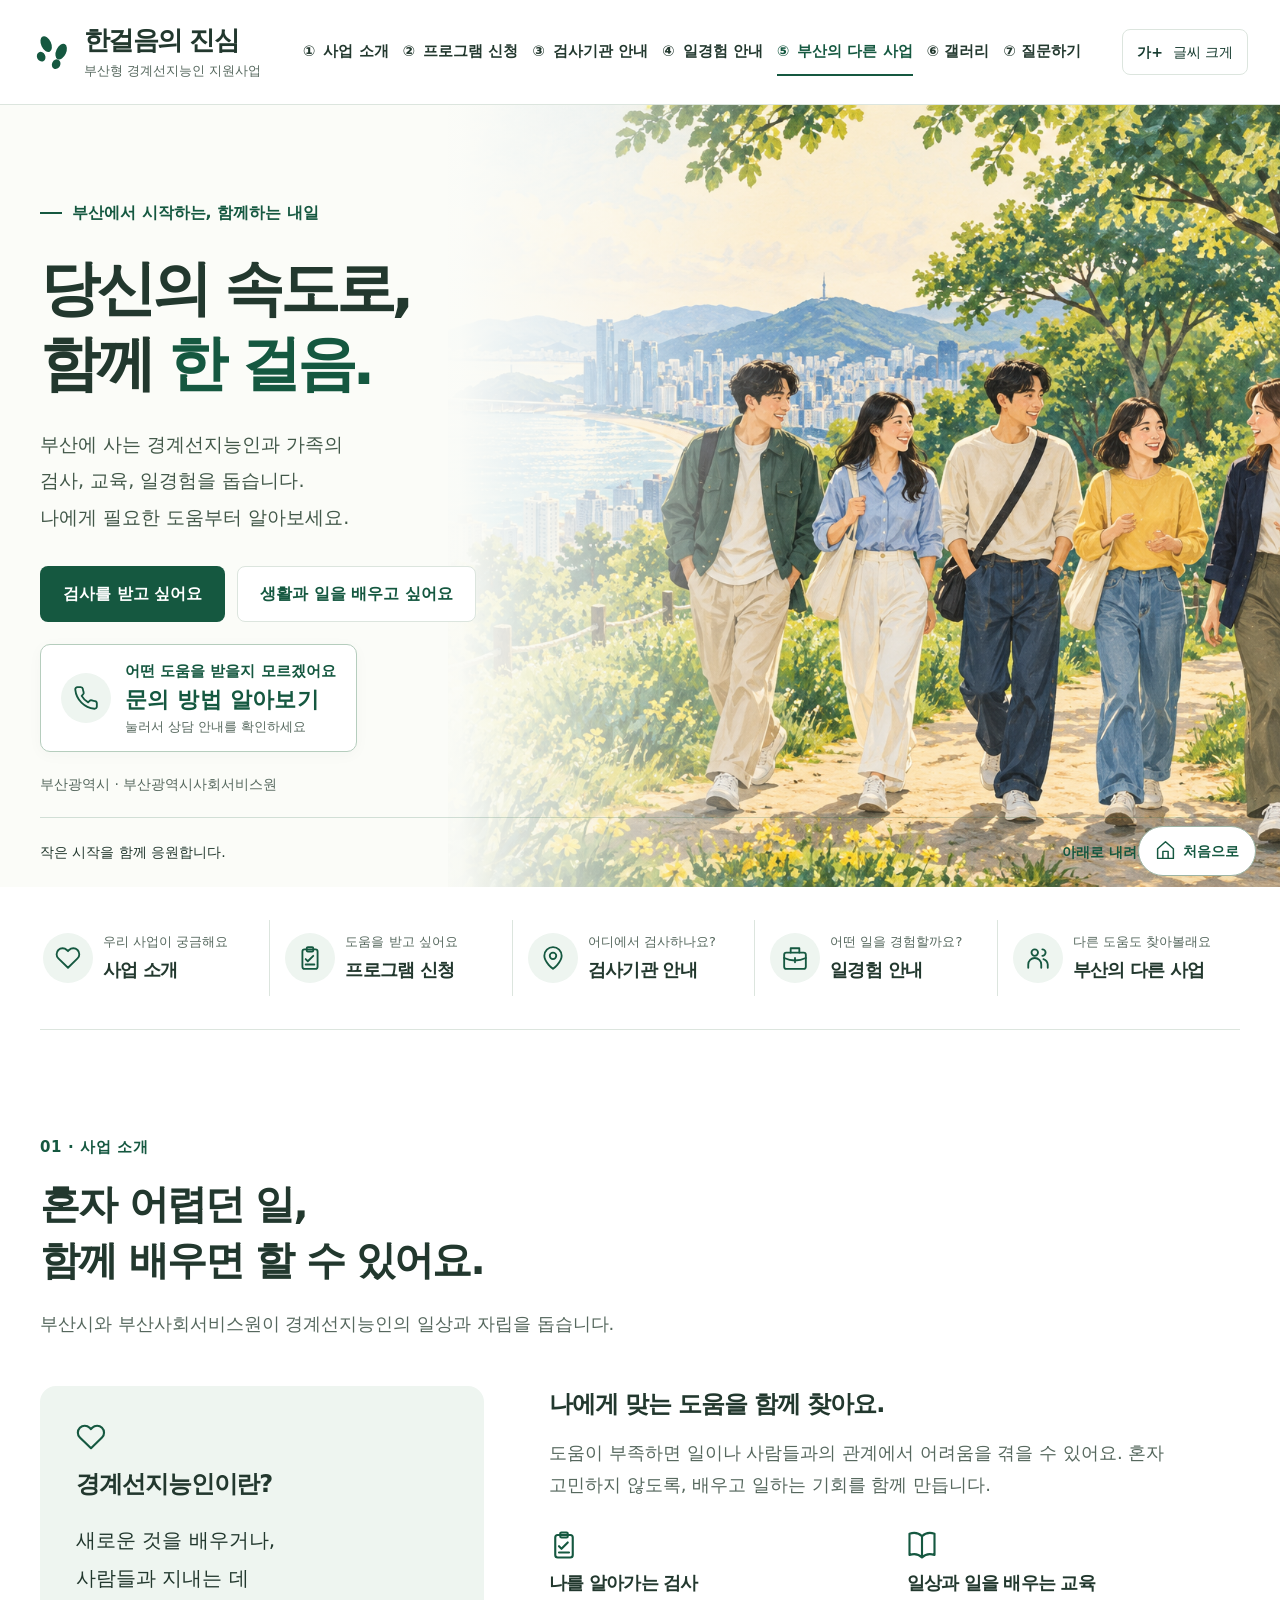
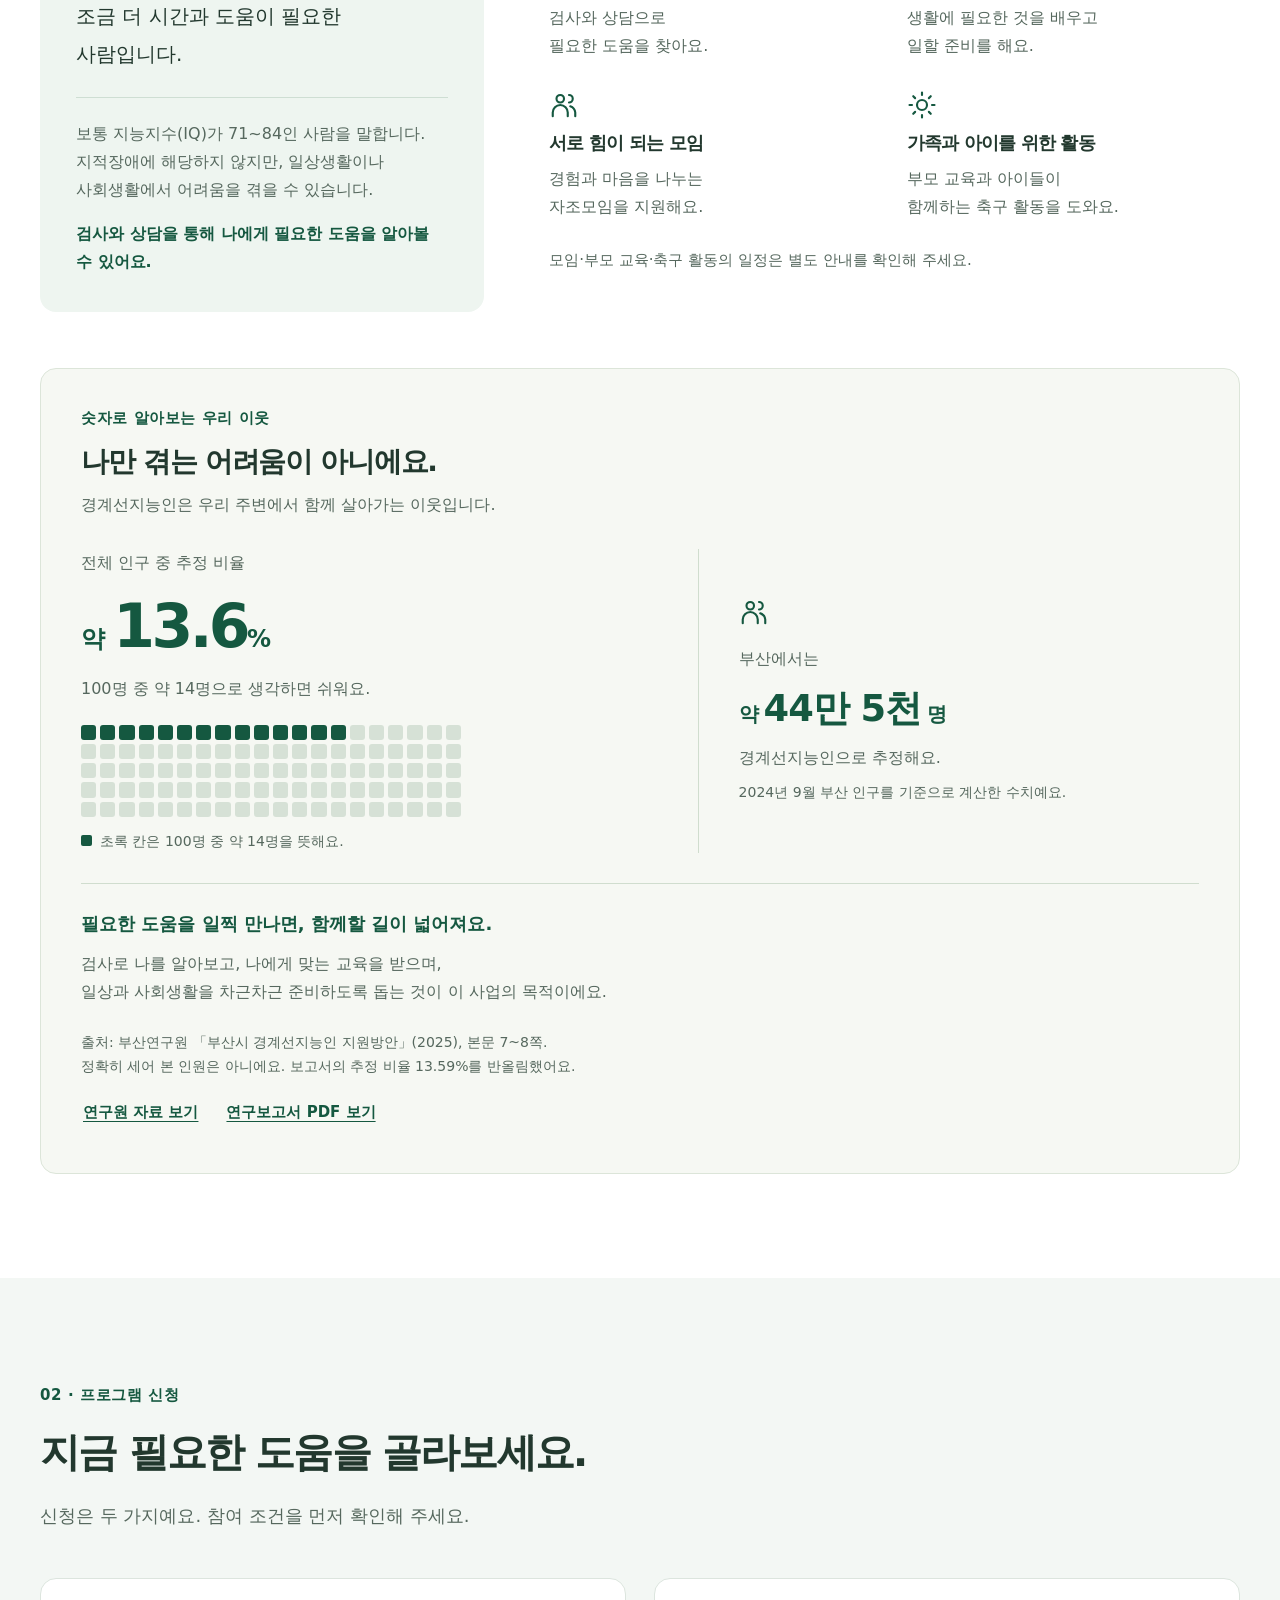
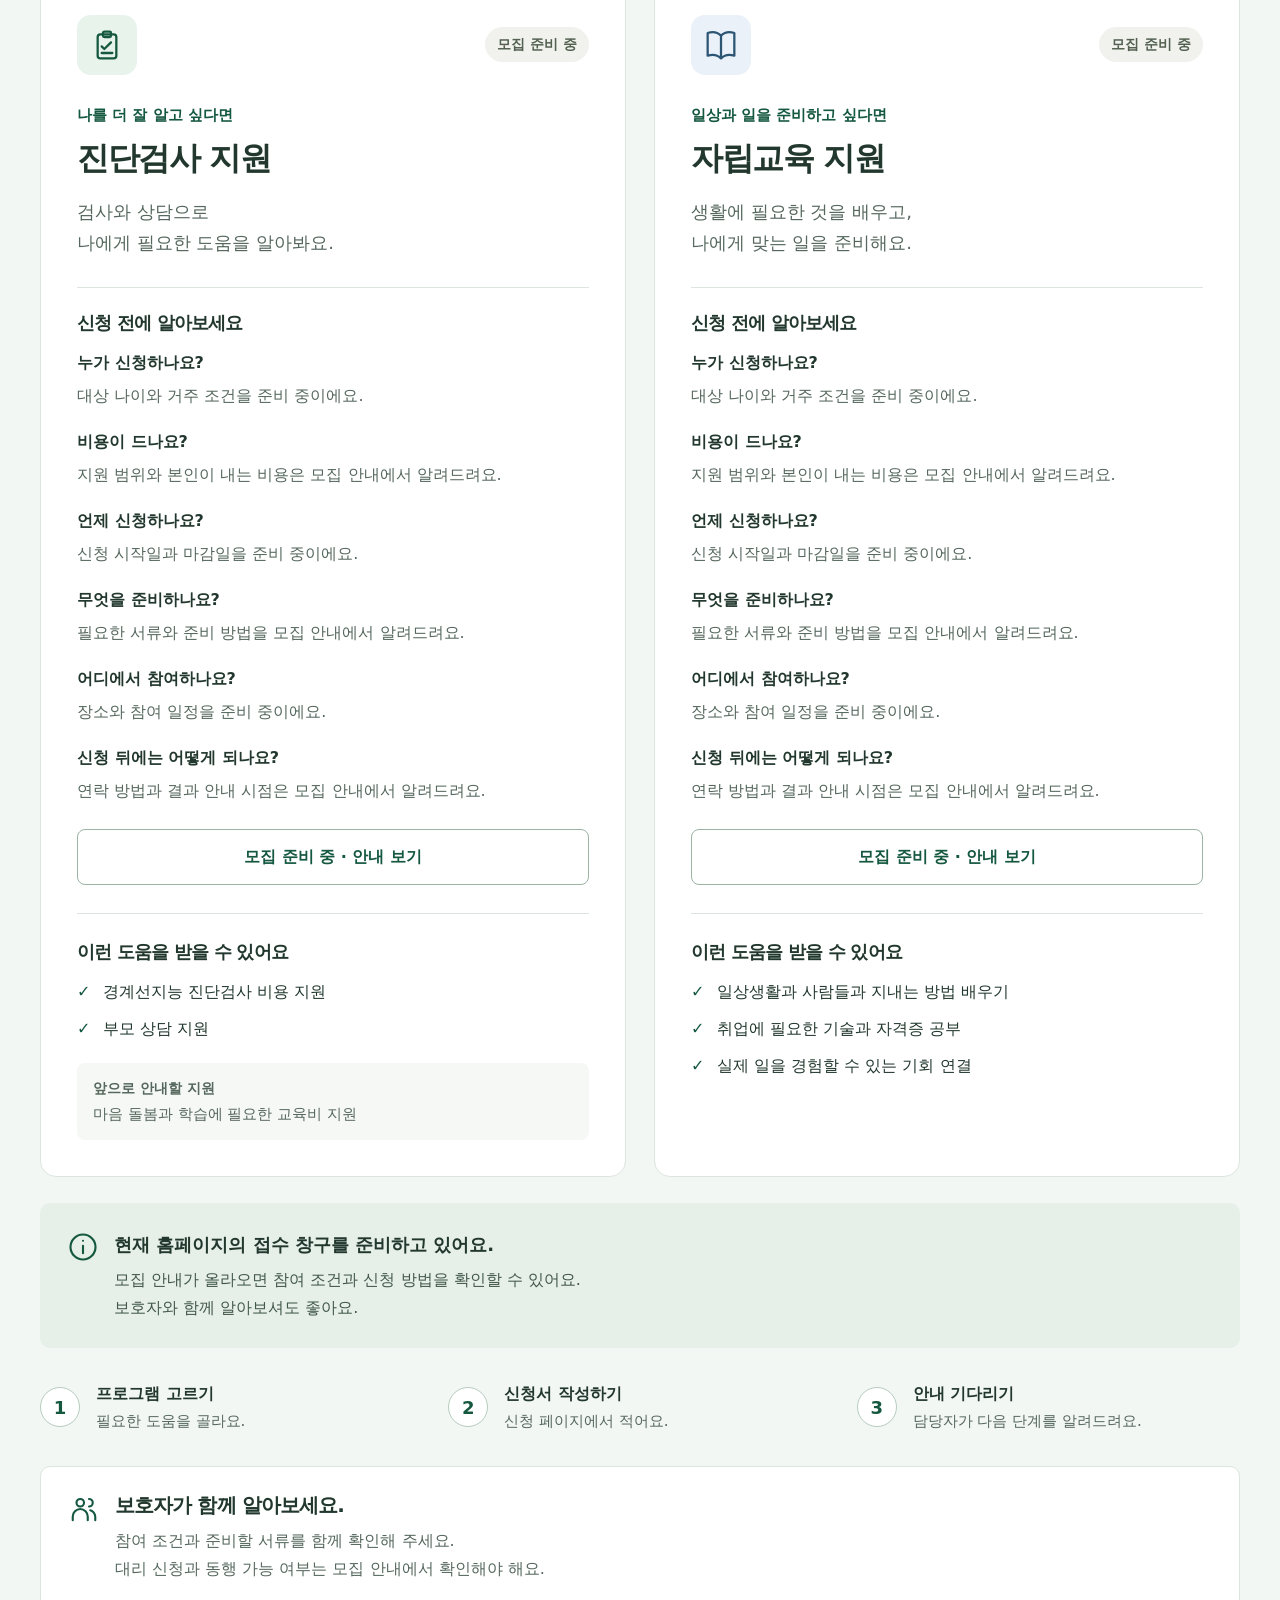
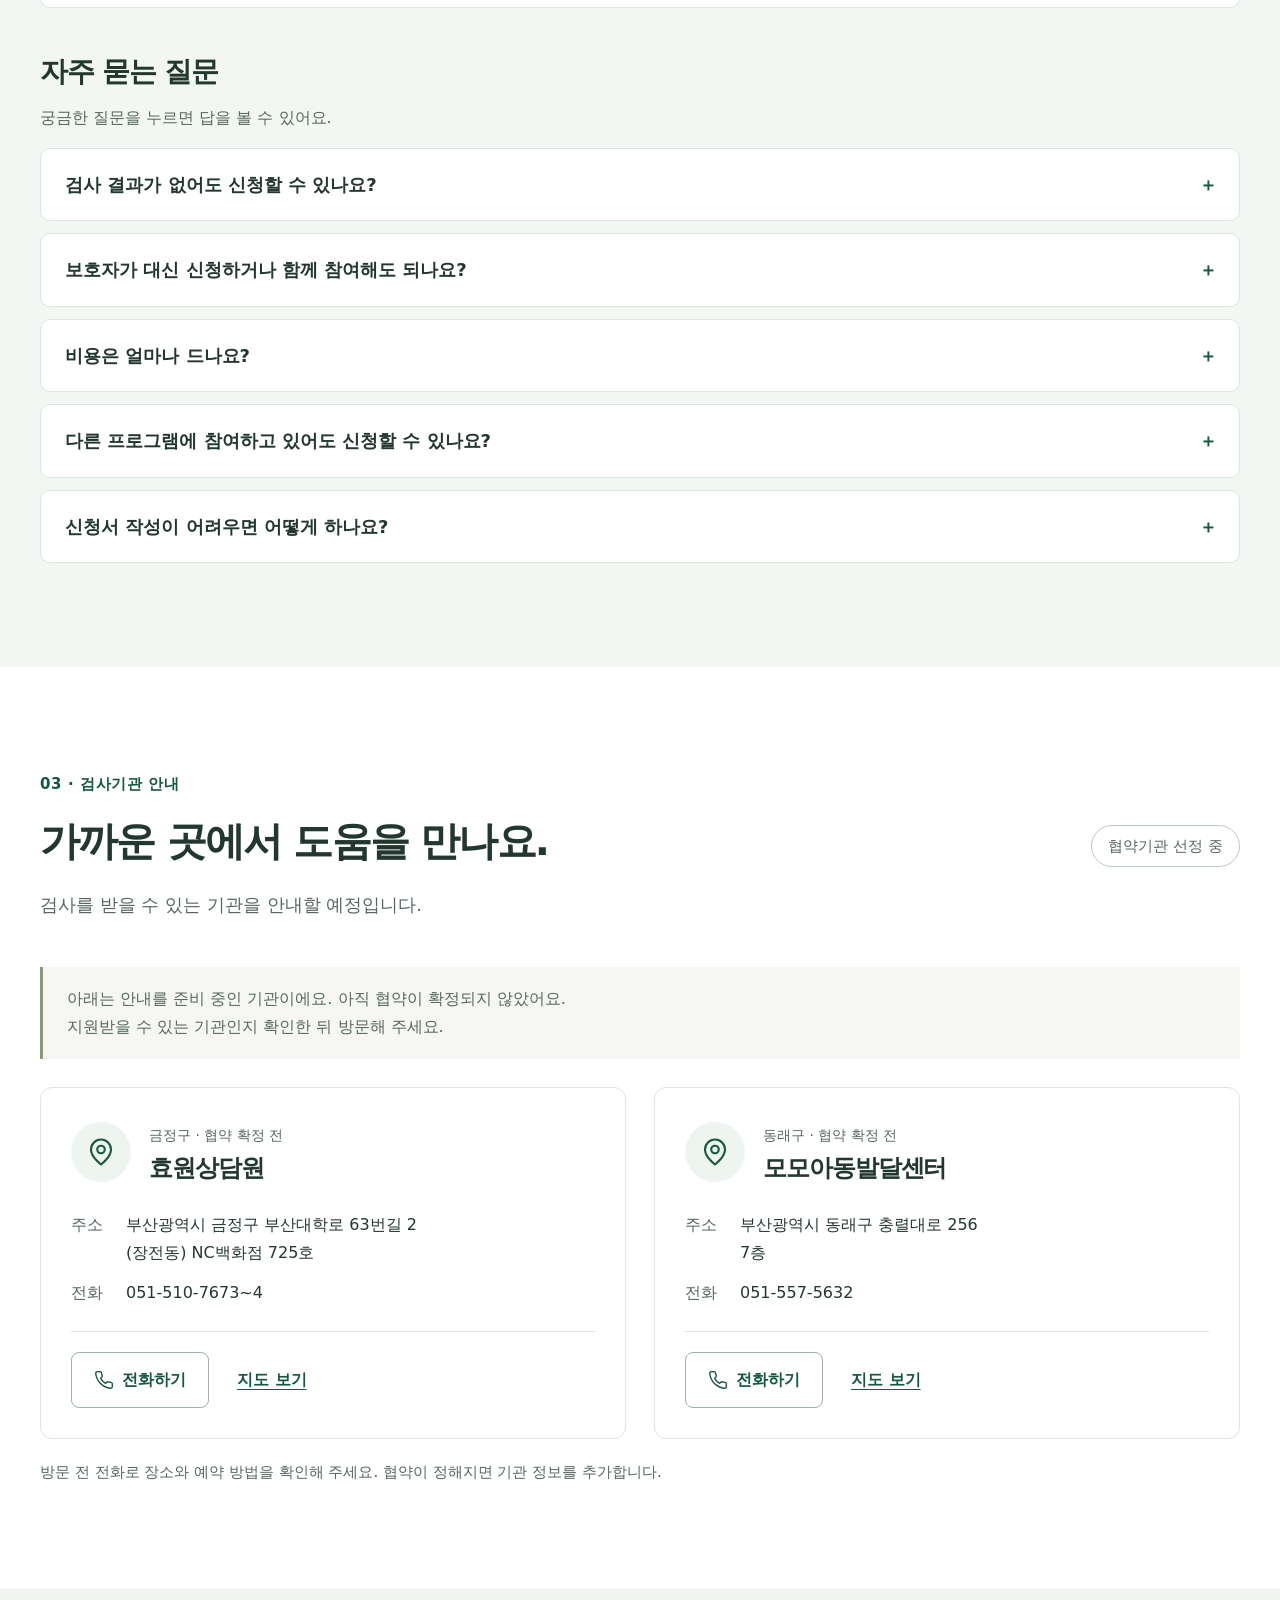
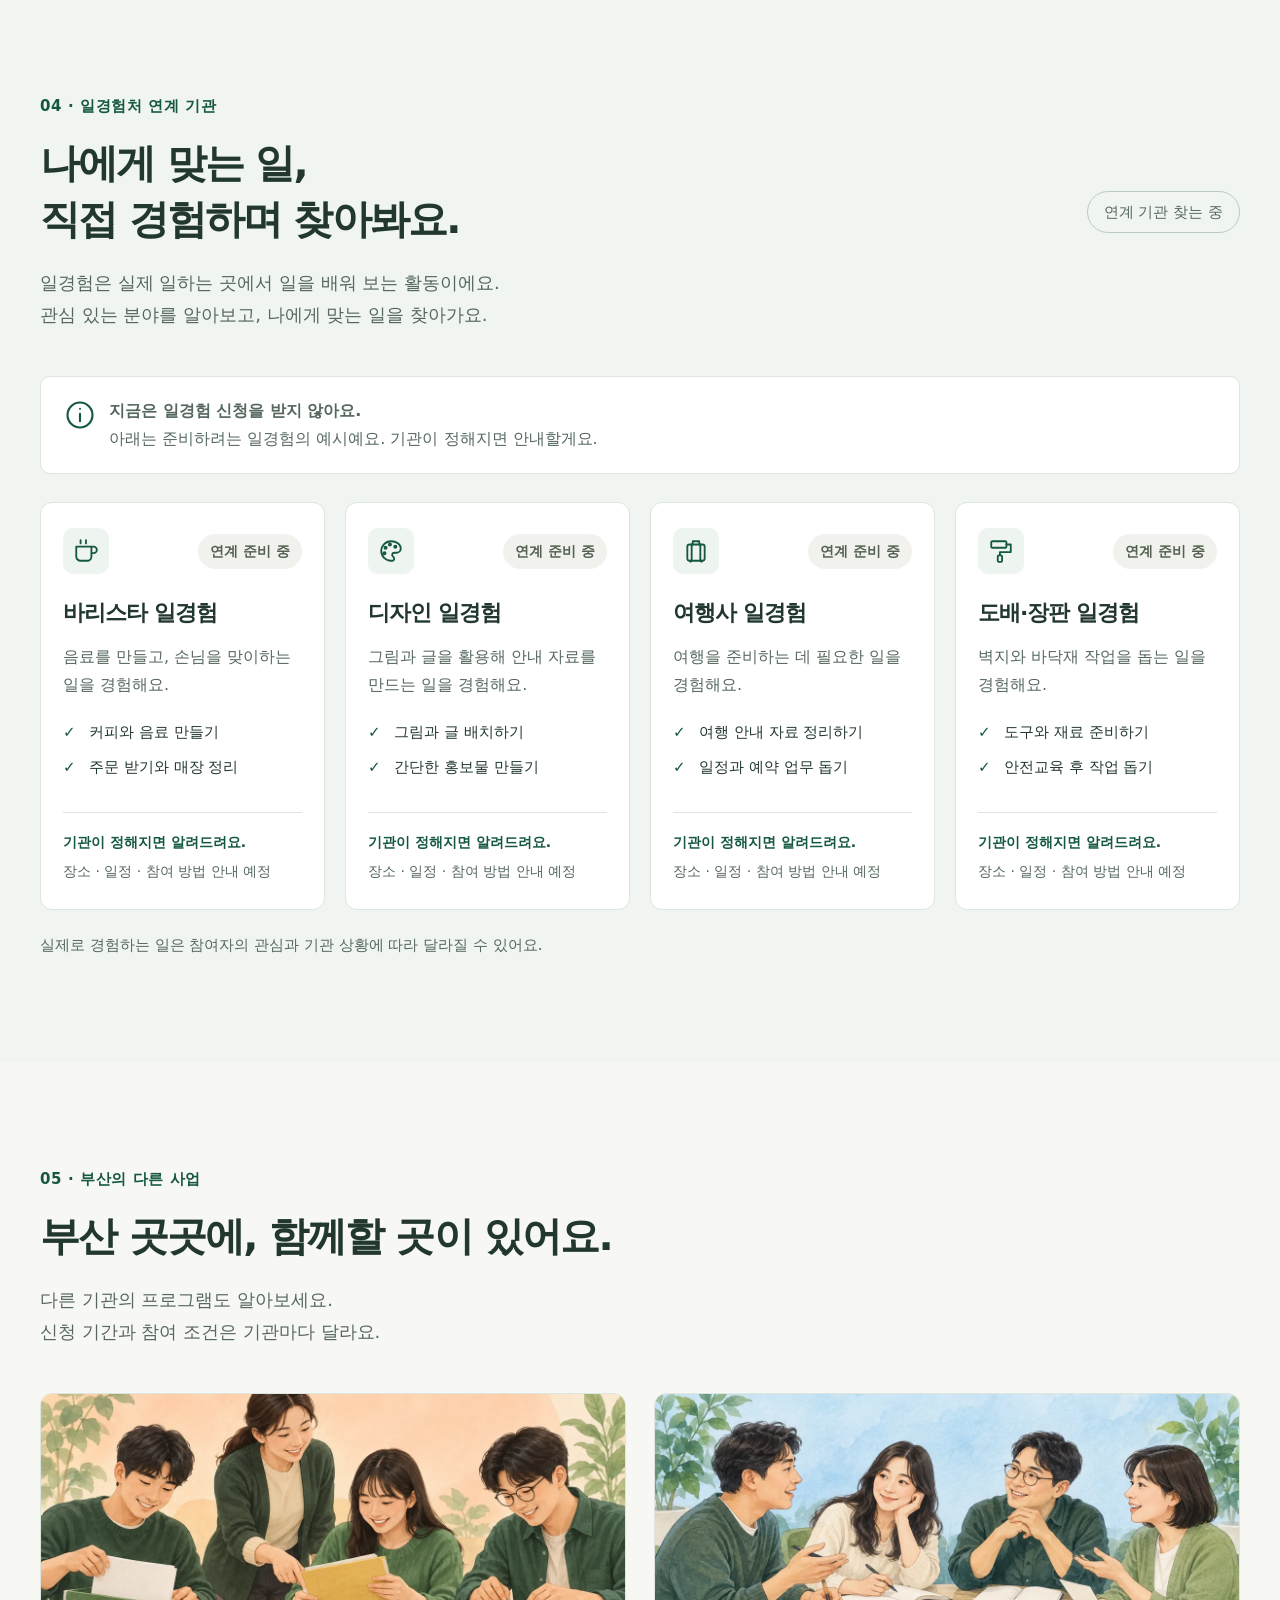
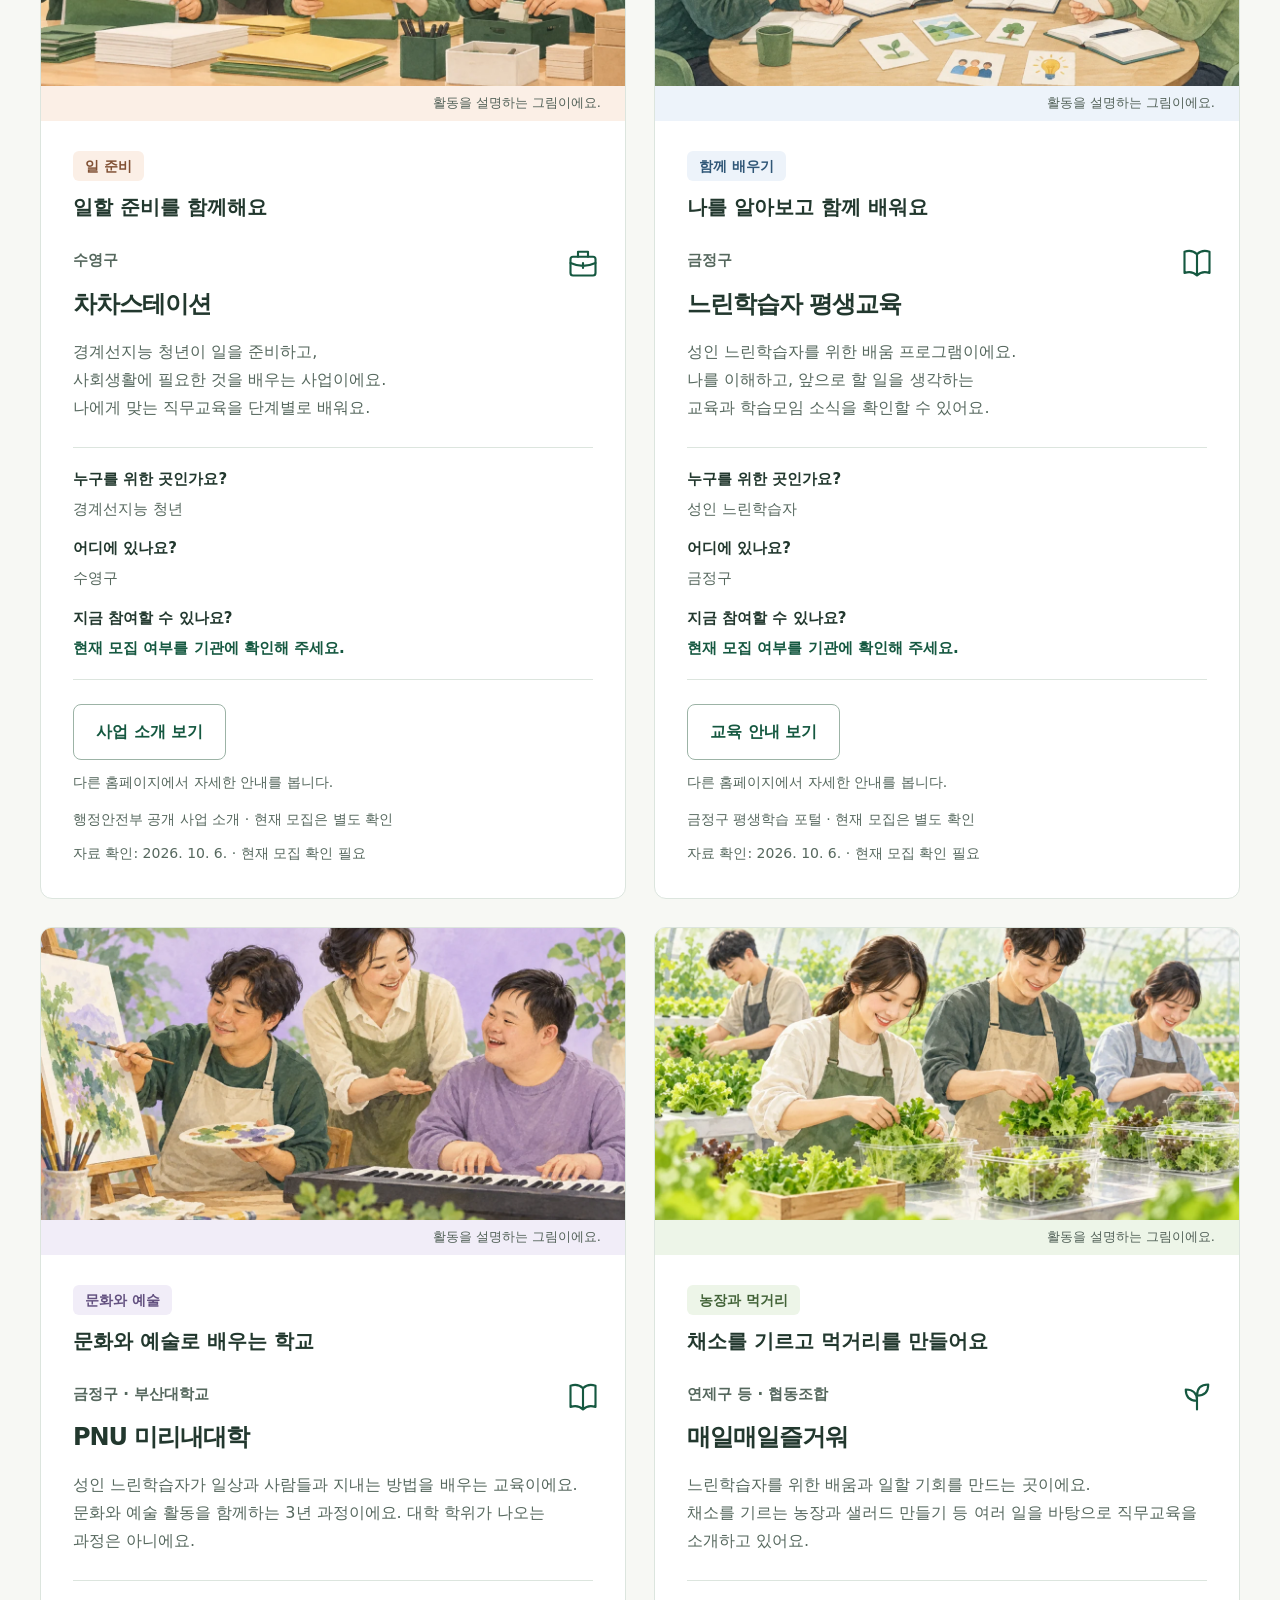
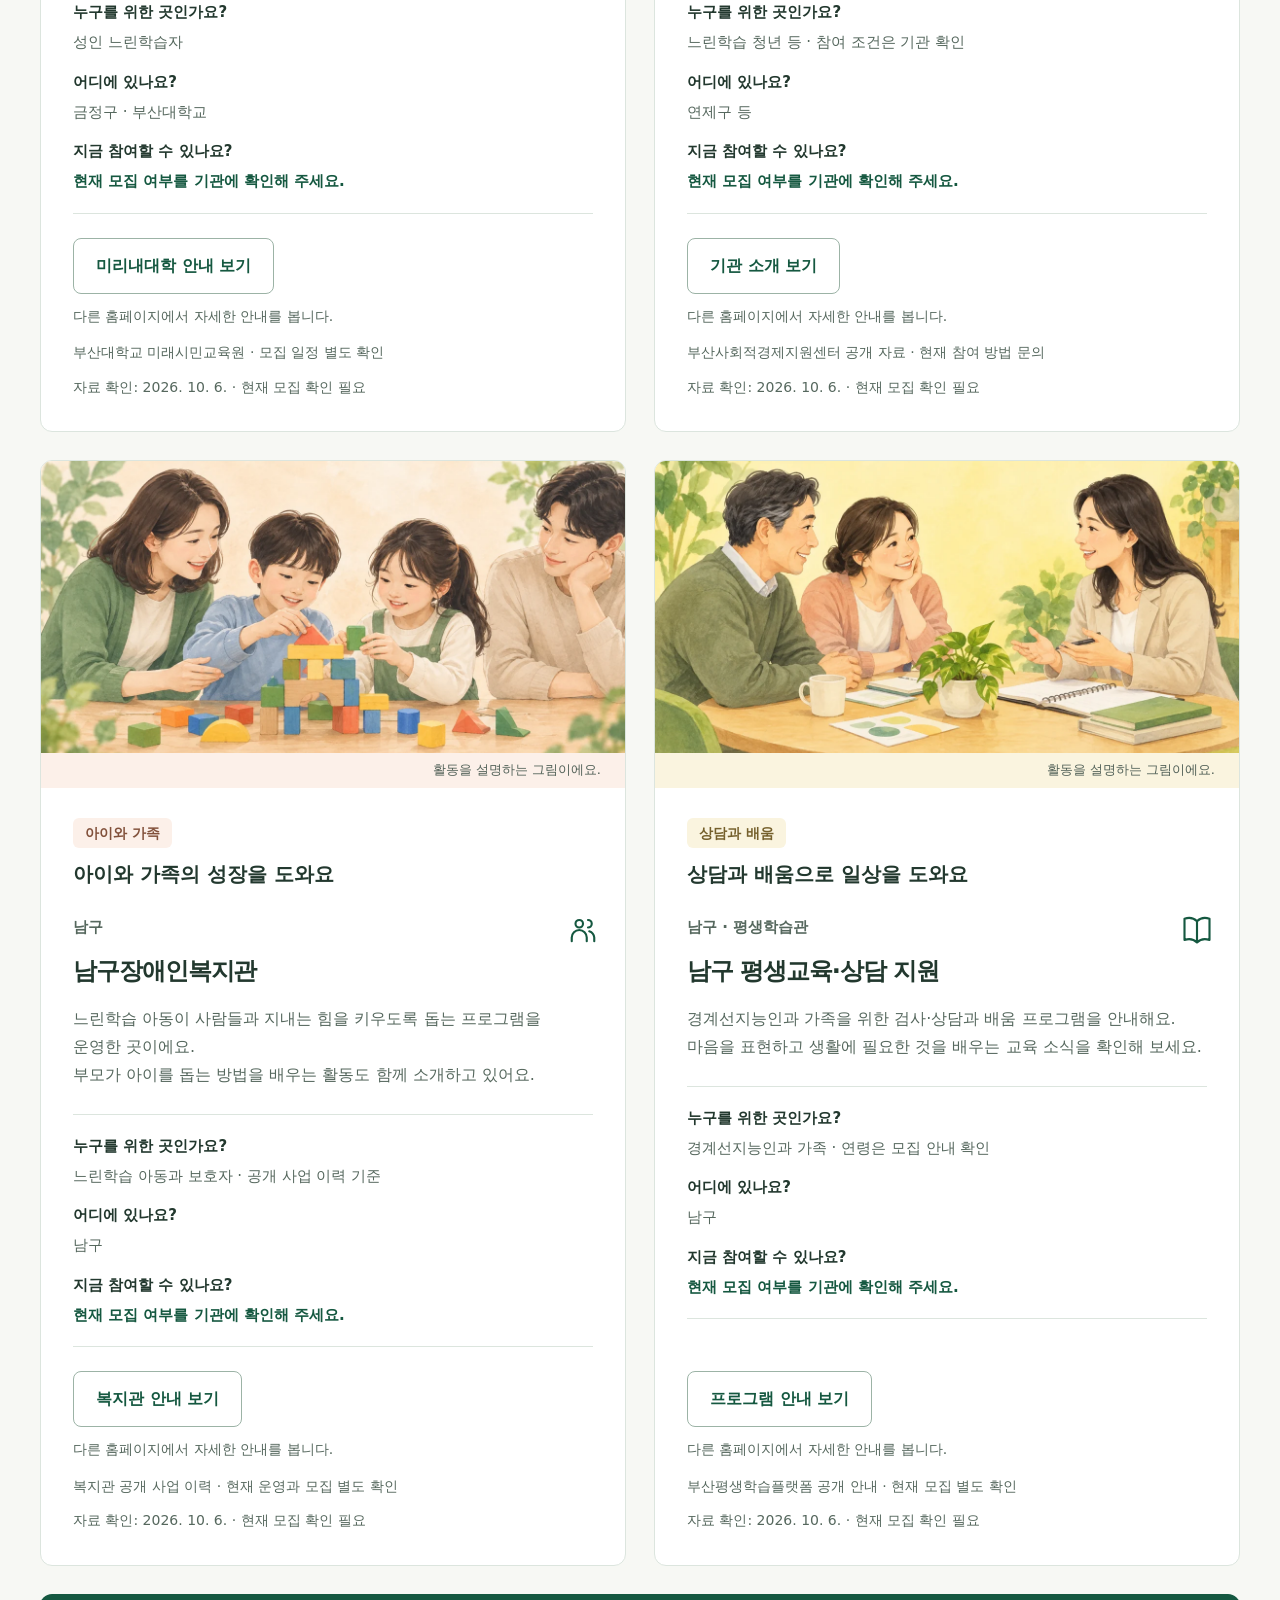
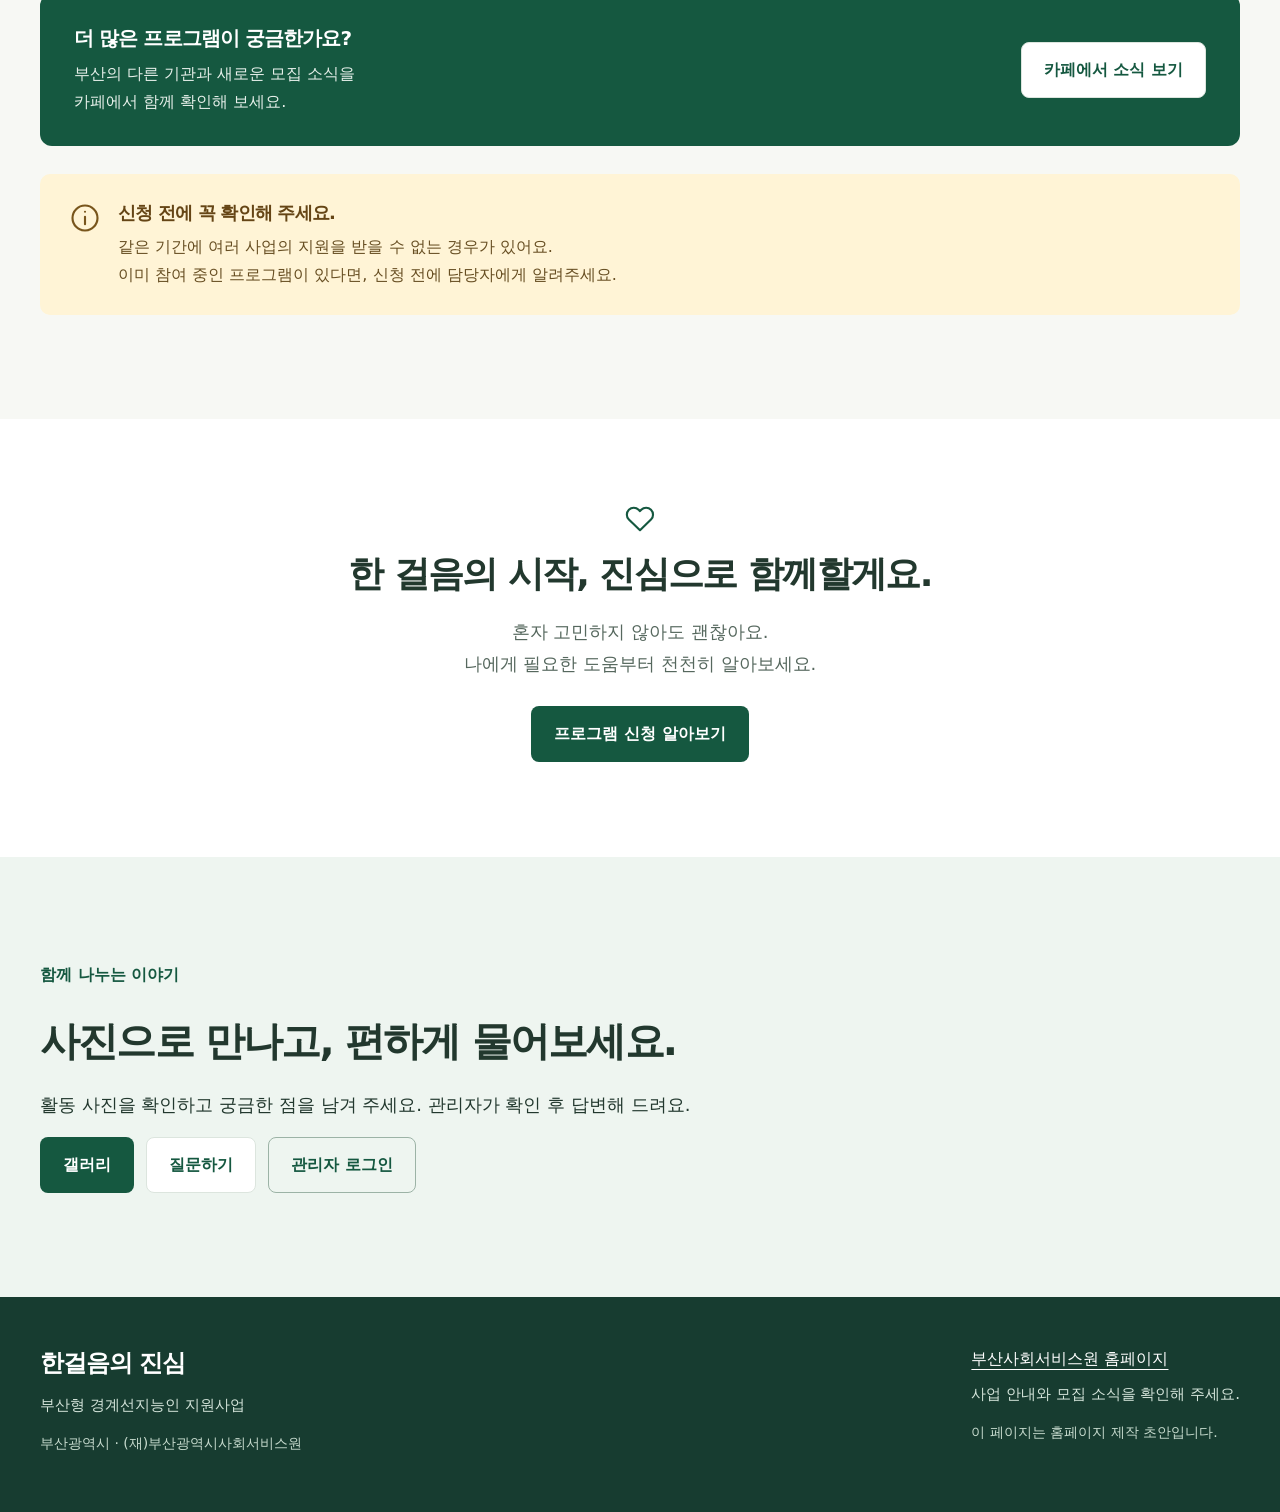
==== commit e85dd8c6: "Add files via upload" ====
--- a/index.html
+++ b/index.html
@@ -23,7 +23,8 @@
 <a href="#partners"><span aria-hidden="true">③</span> 검사기관 안내</a>
 <a href="#experience"><span aria-hidden="true">④</span> 일경험 안내</a>
 <a href="#local"><span aria-hidden="true">⑤</span> 부산의 다른 사업</a>
-<a href="community.html">⑥ 사진 · 질문</a>
+<a href="gallery.html">⑥ 갤러리</a>
+<a href="questions.html">⑦ 질문하기</a>
 </nav>
 <button class="text-control" id="text-size" type="button" aria-pressed="false"><span aria-hidden="true">가+</span> 글씨 크게</button>
 </div>
@@ -126,7 +127,7 @@
 </div></section>
 
 <section class="closing wrap"><span class="line-icon" data-icon="heart"></span><h2>한 걸음의 시작,<br class="mobile-only"> 진심으로 함께할게요.</h2><p>혼자 고민하지 않아도 괜찮아요.<br>나에게 필요한 도움부터 천천히 알아보세요.</p><a class="button primary" href="#apply">프로그램 신청 알아보기</a></section>
-<section class="section" style="background:#eef5f0"><div class="wrap"><p class="eyebrow">함께 나누는 이야기</p><h2>사진으로 만나고, 편하게 물어보세요.</h2><p>활동 사진을 확인하고 궁금한 점을 남겨 주세요. 관리자가 확인 후 답변해 드려요.</p><div class="hero-actions"><a class="button primary" href="community.html#photos">활동 사진 보기</a><a class="button light" href="community.html#questions">질문과 답변</a><a class="button outlined" href="community.html#account">관리자 로그인</a></div></div></section>
+<section class="section" style="background:#eef5f0"><div class="wrap"><p class="eyebrow">함께 나누는 이야기</p><h2>사진으로 만나고, 편하게 물어보세요.</h2><p>활동 사진을 확인하고 궁금한 점을 남겨 주세요. 관리자가 확인 후 답변해 드려요.</p><div class="hero-actions"><a class="button primary" href="gallery.html">갤러리</a><a class="button light" href="questions.html">질문하기</a><a class="button outlined" href="gallery.html#account">관리자 로그인</a></div></div></section>
 </main>
 <footer><div class="wrap footer-inner"><div><strong>한걸음의 진심</strong><p>부산형 경계선지능인 지원사업</p><small>부산광역시 · (재)부산광역시사회서비스원</small></div><div><a href="https://busan.pass.or.kr/" target="_blank" rel="noopener noreferrer">부산사회서비스원 홈페이지<span class="sr-only"> (새 창)</span></a><p>사업 안내와 모집 소식을 확인해 주세요.</p><small>이 페이지는 홈페이지 제작 초안입니다.</small></div></div></footer>
 <a class="home-float" href="#home"><span data-icon="home"></span> 처음으로</a>
